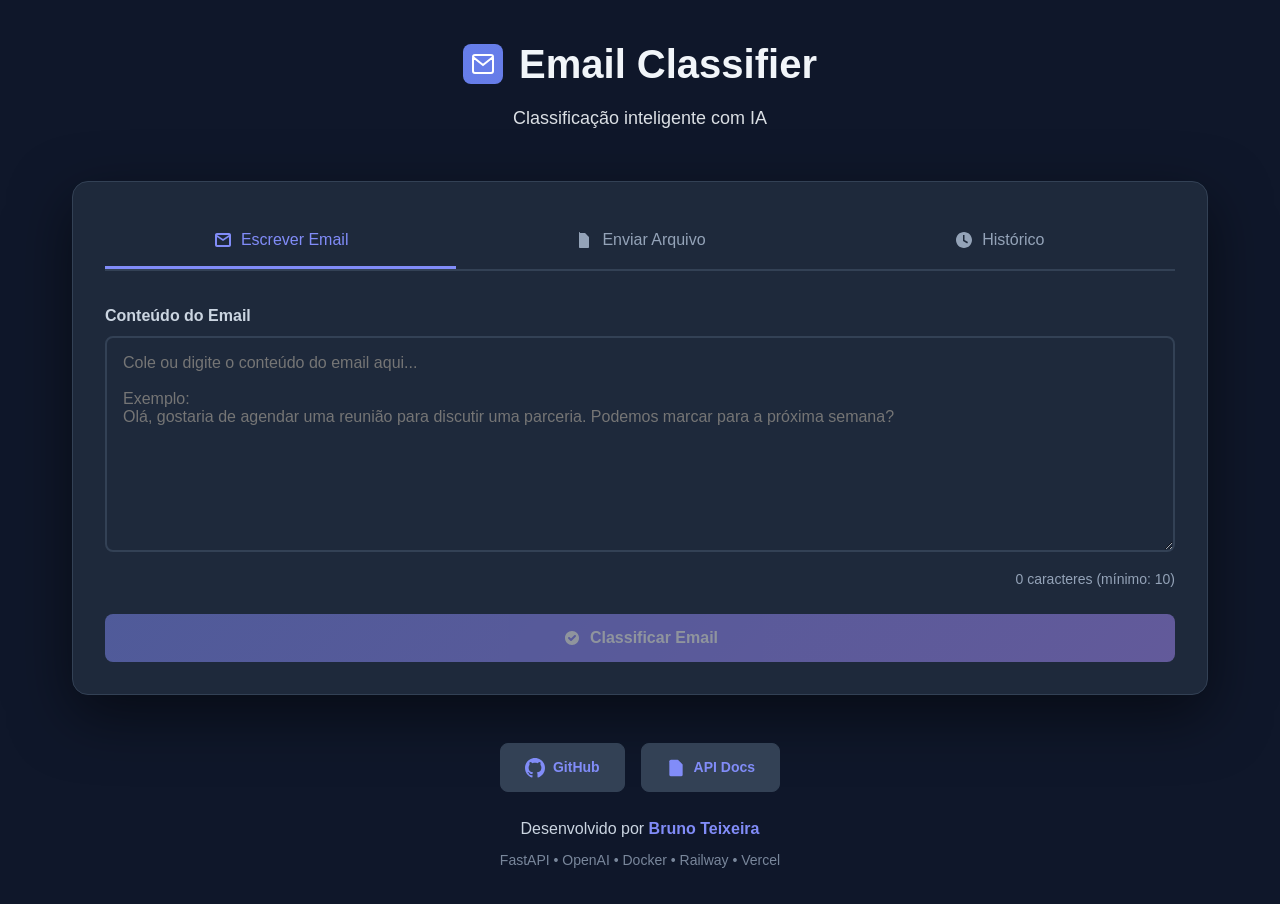
==== frontend/index.html @ 38b4ab17 "fix: apply all high-priority frontend UX improvements - Add disabled attribute to classify button on" ====
<!DOCTYPE html>
<html lang="pt-BR">
<head>
    <meta charset="UTF-8">
    <meta name="viewport" content="width=device-width, initial-scale=1.0">
    <title>Email Classifier - IA para Classificação de Emails</title>
    <link rel="stylesheet" href="css/style.css">
</head>
<body>
    <div class="container">
        <!-- Header -->
        <header class="header">
            <div class="logo">
                <svg width="40" height="40" viewBox="0 0 40 40" fill="none">
                    <rect width="40" height="40" rx="8" fill="url(#gradient)"/>
                    <path d="M10 13L20 21L30 13M10 27V13C10 11.8954 10.8954 11 12 11H28C29.1046 11 30 11.8954 30 13V27C30 28.1046 29.1046 29 28 29H12C10.8954 29 10 28.1046 10 27Z" stroke="white" stroke-width="2" stroke-linecap="round"/>
                    <defs>
                        <linearGradient id="gradient" x1="0" y1="0" x2="40" y2="40">
                            <stop stop-color="#667eea"/>
                            <stop offset="1" stop-color="#764ba2"/>
                        </linearGradient>
                    </defs>
                </svg>
                <h1>Email Classifier</h1>
            </div>
            <p class="subtitle">Classificação inteligente com IA</p>
        </header>

        <!-- Main Content -->
        <main class="main-content">
            <!-- Input Section -->
            <section class="input-section">
                <div class="tabs">
                    <button class="tab active" data-tab="text">
                        <svg width="20" height="20" viewBox="0 0 20 20" fill="currentColor">
                            <path d="M2 5C2 3.89543 2.89543 3 4 3H16C17.1046 3 18 3.89543 18 5V15C18 16.1046 17.1046 17 16 17H4C2.89543 17 2 16.1046 2 15V5ZM4 7V15H16V7L10 11L4 7ZM16 5H4L10 9L16 5Z"/>
                        </svg>
                        Escrever Email
                    </button>
                    <button class="tab" data-tab="file">
                        <svg width="20" height="20" viewBox="0 0 20 20" fill="currentColor">
                            <path d="M6 2C5.44772 2 5 2.44772 5 3V17C5 17.5523 5.44772 18 6 18H14C14.5523 18 15 17.5523 15 17V7.41421C15 7.149 14.8946 6.89464 14.7071 6.70711L11.2929 3.29289C11.1054 3.10536 10.851 3 10.5858 3H6ZM10 4V7H13L10 4Z"/>
                        </svg>
                        Enviar Arquivo
                    </button>
                    <button class="tab" data-tab="history">
                        <svg width="20" height="20" viewBox="0 0 20 20" fill="currentColor">
                            <path d="M10 18C5.58172 18 2 14.4183 2 10C2 5.58172 5.58172 2 10 2C14.4183 2 18 5.58172 18 10C18 14.4183 14.4183 18 10 18ZM9 5V11L13.2 13.4L14 12L10.5 10V5H9Z"/>
                        </svg>
                        Histórico
                    </button>
                </div>

                <!-- Text Input -->
                <div class="tab-content active" id="text-tab">
                    <div class="form-group">
                        <label for="emailText">Conteúdo do Email</label>
                        <textarea 
                            id="emailText" 
                            placeholder="Cole ou digite o conteúdo do email aqui...&#10;&#10;Exemplo:&#10;Olá, gostaria de agendar uma reunião para discutir uma parceria. Podemos marcar para a próxima semana?"
                            rows="10"
                        ></textarea>
                        <div class="char-count">
                            <span id="charCount">0</span> caracteres (mínimo: 10)
                        </div>
                    </div>
                    <button class="btn btn-primary" id="classifyTextBtn" disabled>
                        <svg width="20" height="20" viewBox="0 0 20 20" fill="currentColor">
                            <path d="M10 3C6.13401 3 3 6.13401 3 10C3 13.866 6.13401 17 10 17C13.866 17 17 13.866 17 10C17 6.13401 13.866 3 10 3ZM13.7071 8.70711L9.70711 12.7071C9.31658 13.0976 8.68342 13.0976 8.29289 12.7071L6.29289 10.7071C5.90237 10.3166 5.90237 9.68342 6.29289 9.29289C6.68342 8.90237 7.31658 8.90237 7.70711 9.29289L9 10.5858L12.2929 7.29289C12.6834 6.90237 13.3166 6.90237 13.7071 7.29289C14.0976 7.68342 14.0976 8.31658 13.7071 8.70711Z"/>
                        </svg>
                        Classificar Email
                    </button>
                </div>

                <!-- File Upload -->
                <div class="tab-content" id="file-tab">
                    <div class="upload-area" id="uploadArea">
                        <svg width="48" height="48" viewBox="0 0 48 48" fill="none">
                            <path d="M24 14V34M24 14L18 20M24 14L30 20M14 34H34M8 40H40C41.1046 40 42 39.1046 42 38V10C42 8.89543 41.1046 8 40 8H8C6.89543 8 6 8.89543 6 10V38C6 39.1046 6.89543 40 8 40Z" stroke="currentColor" stroke-width="2" stroke-linecap="round"/>
                        </svg>
                        <p class="upload-text">Arraste um arquivo ou clique para selecionar</p>
                        <p class="upload-hint">Formatos aceitos: .txt, .eml, .pdf (máx. 5MB)</p>
                        <input type="file" id="fileInput" accept=".txt,.eml,.pdf" hidden>
                    </div>
                    <div class="selected-file" id="selectedFile"></div>
                    <button class="btn btn-primary" id="classifyFileBtn" disabled>
                        <svg width="20" height="20" viewBox="0 0 20 20" fill="currentColor">
                            <path d="M10 3C6.13401 3 3 6.13401 3 10C3 13.866 6.13401 17 10 17C13.866 17 17 13.866 17 10C17 6.13401 13.866 3 10 3ZM13.7071 8.70711L9.70711 12.7071C9.31658 13.0976 8.68342 13.0976 8.29289 12.7071L6.29289 10.7071C5.90237 10.3166 5.90237 9.68342 6.29289 9.29289C6.68342 8.90237 7.31658 8.90237 7.70711 9.29289L9 10.5858L12.2929 7.29289C12.6834 6.90237 13.3166 6.90237 13.7071 7.29289C14.0976 7.68342 14.0976 8.31658 13.7071 8.70711Z"/>
                        </svg>
                        Classificar Arquivo
                    </button>
                </div>

                <!-- History Tab -->
                <div class="tab-content" id="history-tab">
                    <div class="history-header">
                        <h3>Histórico de Classificações</h3>
                        <button class="btn-clear-history" id="clearHistoryBtn">
                            <svg width="16" height="16" viewBox="0 0 16 16" fill="currentColor">
                                <path d="M5.5 5.5A.5.5 0 0 1 6 6v6a.5.5 0 0 1-1 0V6a.5.5 0 0 1 .5-.5zm2.5 0a.5.5 0 0 1 .5.5v6a.5.5 0 0 1-1 0V6a.5.5 0 0 1 .5-.5zm3 .5a.5.5 0 0 0-1 0v6a.5.5 0 0 0 1 0V6z"/>
                                <path fill-rule="evenodd" d="M14.5 3a1 1 0 0 1-1 1H13v9a2 2 0 0 1-2 2H5a2 2 0 0 1-2-2V4h-.5a1 1 0 0 1-1-1V2a1 1 0 0 1 1-1H6a1 1 0 0 1 1-1h2a1 1 0 0 1 1 1h3.5a1 1 0 0 1 1 1v1zM4.118 4 4 4.059V13a1 1 0 0 0 1 1h6a1 1 0 0 0 1-1V4.059L11.882 4H4.118zM2.5 3V2h11v1h-11z"/>
                            </svg>
                            Limpar Histórico
                        </button>
                    </div>
                    <div class="history-list" id="historyList">
                        <div class="empty-history">
                            <svg width="64" height="64" viewBox="0 0 64 64" fill="none">
                                <path d="M32 56C45.2548 56 56 45.2548 56 32C56 18.7452 45.2548 8 32 8C18.7452 8 8 18.7452 8 32C8 45.2548 18.7452 56 32 56Z" stroke="currentColor" stroke-width="3" stroke-linecap="round"/>
                                <path d="M30 20V34L40 42" stroke="currentColor" stroke-width="3" stroke-linecap="round"/>
                            </svg>
                            <p>Nenhuma classificação ainda</p>
                            <p class="empty-hint">Classifique emails para ver o histórico aqui</p>
                        </div>
                    </div>
                </div>
            </section>

            <!-- Error Banner -->
            <div class="error-banner" id="errorBanner">
                <span id="errorMessage"></span>
                <button class="error-close" id="errorClose">&times;</button>
            </div>

            <!-- Loading Spinner -->
            <div class="loading" id="loading">
                <div class="spinner"></div>
                <p>Analisando email com IA...</p>
            </div>

            <!-- Result Section -->
            <section class="result-section" id="resultSection">
                <div class="result-card">
                    <div class="result-header">
                        <h2>Resultado da Classificação</h2>
                        <span class="badge" id="classificationBadge"></span>
                    </div>
                    
                    <div class="confidence-bar">
                        <div class="confidence-label">
                            <span>Confiança</span>
                            <span id="confidenceValue">0%</span>
                        </div>
                        <div class="progress-bar">
                            <div class="progress-fill" id="progressFill"></div>
                        </div>
                    </div>

                    <div class="reasoning">
                        <h3>Análise</h3>
                        <p id="reasoningText"></p>
                    </div>

                    <!-- Suggestions -->
                    <div class="suggestions" id="suggestionsContainer"></div>
                </div>
            </section>
        </main>

        <!-- Footer -->
        <footer class="footer">
            <div class="footer-links">
                <a href="https://github.com/Brunotlps/email-classifier" target="_blank" rel="noopener noreferrer" class="footer-btn">
                    <svg width="20" height="20" fill="currentColor" viewBox="0 0 24 24">
                        <path d="M12 0c-6.626 0-12 5.373-12 12 0 5.302 3.438 9.8 8.207 11.387.599.111.793-.261.793-.577v-2.234c-3.338.726-4.033-1.416-4.033-1.416-.546-1.387-1.333-1.756-1.333-1.756-1.089-.745.083-.729.083-.729 1.205.084 1.839 1.237 1.839 1.237 1.07 1.834 2.807 1.304 3.492.997.107-.775.418-1.305.762-1.604-2.665-.305-5.467-1.334-5.467-5.931 0-1.311.469-2.381 1.236-3.221-.124-.303-.535-1.524.117-3.176 0 0 1.008-.322 3.301 1.23.957-.266 1.983-.399 3.003-.404 1.02.005 2.047.138 3.006.404 2.291-1.552 3.297-1.23 3.297-1.23.653 1.653.242 2.874.118 3.176.77.84 1.235 1.911 1.235 3.221 0 4.609-2.807 5.624-5.479 5.921.43.372.823 1.102.823 2.222v3.293c0 .319.192.694.801.576 4.765-1.589 8.199-6.086 8.199-11.386 0-6.627-5.373-12-12-12z"/>
                    </svg>
                    GitHub
                </a>
                
                <a href="https://email-classifier-production-947c.up.railway.app/docs" target="_blank" rel="noopener noreferrer" class="footer-btn">
                    <svg width="20" height="20" fill="currentColor" viewBox="0 0 24 24">
                        <path d="M14 2H6a2 2 0 0 0-2 2v16a2 2 0 0 0 2 2h12a2 2 0 0 0 2-2V8l-6-6z"/>
                        <path d="M14 2v6h6M16 13H8M16 17H8M10 9H8"/>
                    </svg>
                    API Docs
                </a>
            </div>
            
            <p>Desenvolvido por <a href="https://github.com/Brunotlps" target="_blank" rel="noopener noreferrer">Bruno Teixeira</a></p>
            <p class="tech-stack">FastAPI • OpenAI • Docker • Railway • Vercel</p>
        </footer>
    </div>

    <script src="js/app.js"></script>
</body>
</html>
---- frontend/css/style.css ----
/* Reset e variáveis */
* {
    margin: 0;
    padding: 0;
    box-sizing: border-box;
}

:root {
    /* Dark Theme Colors */
    --primary: #818cf8;
    --primary-dark: #6366f1;
    --secondary: #a78bfa;
    --success: #34d399;
    --danger: #f87171;
    --warning: #fbbf24;
    
    /* Dark Background Colors */
    --bg-primary: #0f172a;
    --bg-secondary: #1e293b;
    --bg-tertiary: #334155;
    --bg-card: #1e293b;
    
    /* Dark Text Colors */
    --text-primary: #f1f5f9;
    --text-secondary: #cbd5e1;
    --text-muted: #94a3b8;
    
    /* Border Colors */
    --border-color: #334155;
    --border-hover: #475569;
}

body {
    font-family: -apple-system, BlinkMacSystemFont, 'Segoe UI', Roboto, 'Helvetica Neue', Arial, sans-serif;
    background: var(--bg-primary);
    min-height: 100vh;
    color: var(--text-primary);
    line-height: 1.6;
}

.container {
    max-width: 1200px;
    margin: 0 auto;
    padding: 2rem;
}

/* Header */
.header {
    text-align: center;
    margin-bottom: 3rem;
    color: var(--text-primary);
}

.logo {
    display: flex;
    align-items: center;
    justify-content: center;
    gap: 1rem;
    margin-bottom: 0.5rem;
}

.logo h1 {
    font-size: 2.5rem;
    font-weight: 700;
}

.subtitle {
    font-size: 1.125rem;
    opacity: 0.9;
}

/* Main Content */
.main-content {
    background: var(--bg-card);
    border: 1px solid var(--border-color);
    border-radius: 1rem;
    box-shadow: 0 20px 60px rgba(0, 0, 0, 0.5);
    padding: 2rem;
    animation: fadeIn 0.5s ease;
}

@keyframes fadeIn {
    from { opacity: 0; transform: translateY(20px); }
    to { opacity: 1; transform: translateY(0); }
}

/* Tabs */
.tabs {
    display: flex;
    gap: 0.5rem;
    margin-bottom: 2rem;
    border-bottom: 2px solid var(--border-color);
}

.tab {
    flex: 1;
    display: flex;
    align-items: center;
    justify-content: center;
    gap: 0.5rem;
    padding: 1rem;
    background: none;
    border: none;
    border-bottom: 3px solid transparent;
    cursor: pointer;
    font-size: 1rem;
    font-weight: 500;
    color: var(--text-muted);
    transition: all 0.3s;
}

.tab:hover {
    color: var(--primary);
    background: var(--bg-tertiary);
}

.tab.active {
    color: var(--primary);
    border-bottom-color: var(--primary);
}

.tab-content {
    display: none;
}

.tab-content.active {
    display: block;
    animation: fadeIn 0.3s ease;
}

/* Form Elements */
.form-group {
    margin-bottom: 1.5rem;
}

label {
    display: block;
    font-weight: 600;
    margin-bottom: 0.5rem;
    color: var(--text-secondary);
}

textarea {
    width: 100%;
    padding: 1rem;
    border: 2px solid var(--border-color);
    border-radius: 0.5rem;
    font-family: inherit;
    font-size: 1rem;
    resize: vertical;
    transition: border-color 0.3s;
    background: var(--bg-secondary);
    color: var(--text-primary);
}

textarea:focus {
    outline: none;
    border-color: var(--primary);
}

.char-count {
    text-align: right;
    font-size: 0.875rem;
    color: var(--text-muted);
    margin-top: 0.5rem;
}

/* Upload Area */
.upload-area {
    border: 3px dashed var(--border-color);
    border-radius: 0.75rem;
    padding: 3rem 2rem;
    text-align: center;
    cursor: pointer;
    transition: all 0.3s;
    background: var(--bg-secondary);
}

.upload-area:hover {
    border-color: var(--primary);
    background: var(--bg-tertiary);
}

.upload-area svg {
    color: var(--text-muted);
    margin-bottom: 1rem;
}

.upload-text {
    font-size: 1.125rem;
    font-weight: 600;
    color: var(--text-secondary);
    margin-bottom: 0.5rem;
}

.upload-hint {
    font-size: 0.875rem;
    color: var(--text-muted);
}

.selected-file {
    margin: 1rem 0;
    padding: 1rem;
    background: var(--bg-tertiary);
    border-radius: 0.5rem;
    display: none;
}

.selected-file.show {
    display: block;
}

/* Buttons */
.btn {
    display: inline-flex;
    align-items: center;
    justify-content: center;
    gap: 0.5rem;
    padding: 0.875rem 2rem;
    border: none;
    border-radius: 0.5rem;
    font-size: 1rem;
    font-weight: 600;
    cursor: pointer;
    transition: all 0.3s;
    width: 100%;
}

.btn-primary {
    background: linear-gradient(135deg, var(--primary) 0%, var(--secondary) 100%);
    color: white;
}

.btn-primary:hover:not(:disabled) {
    transform: translateY(-2px);
    box-shadow: 0 10px 20px rgba(102, 126, 234, 0.3);
}

.btn:disabled {
    opacity: 0.5;
    cursor: not-allowed;
}

/* Error Banner */
.error-banner {
    display: none;
    align-items: center;
    justify-content: space-between;
    gap: 1rem;
    margin-top: 1.5rem;
    padding: 1rem 1.25rem;
    background: rgba(248, 113, 113, 0.1);
    border: 1px solid var(--danger);
    border-radius: 0.5rem;
    color: var(--danger);
    font-size: 0.9375rem;
}

.error-banner.show {
    display: flex;
    animation: fadeIn 0.2s ease;
}

.error-close {
    flex-shrink: 0;
    background: none;
    border: none;
    color: var(--danger);
    font-size: 1.25rem;
    line-height: 1;
    cursor: pointer;
    padding: 0 0.25rem;
    opacity: 0.7;
    transition: opacity 0.2s;
}

.error-close:hover {
    opacity: 1;
}

/* Loading */
.loading {
    display: none;
    text-align: center;
    padding: 3rem 0;
}

.loading.show {
    display: block;
    animation: fadeIn 0.3s ease;
}

.spinner {
    width: 50px;
    height: 50px;
    margin: 0 auto 1rem;
    border: 4px solid var(--border-color);
    border-top-color: var(--primary);
    border-radius: 50%;
    animation: spin 1s linear infinite;
}

@keyframes spin {
    to { transform: rotate(360deg); }
}

/* Result Section */
.result-section {
    display: none;
    margin-top: 2rem;
}

.result-section.show {
    display: block;
    animation: fadeIn 0.5s ease;
}

.result-card {
    background: var(--bg-secondary);
    border: 1px solid var(--border-color);
    border-radius: 0.75rem;
    padding: 2rem;
}

.result-header {
    display: flex;
    justify-content: space-between;
    align-items: center;
    margin-bottom: 2rem;
}

.result-header h2 {
    font-size: 1.5rem;
    color: var(--text-primary);
}

.badge {
    padding: 0.5rem 1rem;
    border-radius: 2rem;
    font-size: 0.875rem;
    font-weight: 700;
    text-transform: uppercase;
}

.badge.produtivo {
    background: var(--success);
    color: white;
}

.badge.improdutivo {
    background: var(--danger);
    color: white;
}

/* Confidence Bar */
.confidence-bar {
    margin-bottom: 2rem;
}

.confidence-label {
    display: flex;
    justify-content: space-between;
    margin-bottom: 0.5rem;
    font-weight: 600;
    color: var(--text-secondary);
}

.progress-bar {
    height: 1rem;
    background: var(--bg-tertiary);
    border-radius: 0.5rem;
    overflow: hidden;
}

.progress-fill {
    height: 100%;
    background: linear-gradient(90deg, var(--primary), var(--secondary));
    transition: width 1s ease;
    border-radius: 0.5rem;
}

/* Reasoning */
.reasoning {
    background: var(--bg-tertiary);
    padding: 1.5rem;
    border-radius: 0.5rem;
    margin-bottom: 1.5rem;
    border: 1px solid var(--border-color);
}

.reasoning h3 {
    color: var(--text-secondary);
    margin-bottom: 0.75rem;
}

.reasoning p {
    color: var(--text-muted);
}

/* Suggestions */
.suggestions h3 {
    color: var(--text-secondary);
    margin-bottom: 1rem;
}

.suggestion-card {
    background: var(--bg-tertiary);
    padding: 1.5rem;
    border-radius: 0.5rem;
    margin-bottom: 1rem;
    border: 1px solid var(--border-color);
    border-left: 4px solid var(--primary);
}

.suggestion-header {
    display: flex;
    justify-content: space-between;
    align-items: center;
    margin-bottom: 0.75rem;
}

.suggestion-title {
    font-weight: 600;
    color: var(--text-primary);
}

.suggestion-tone {
    padding: 0.25rem 0.75rem;
    background: var(--primary);
    color: var(--bg-primary);
    border-radius: 1rem;
    font-size: 0.75rem;
    font-weight: 600;
}

.suggestion-content {
    color: var(--text-muted);
    line-height: 1.6;
}

/* Footer */
.footer {
    text-align: center;
    margin-top: 3rem;
    color: var(--text-secondary);
}

.footer a {
    color: var(--primary);
    text-decoration: none;
    font-weight: 600;
    transition: color 0.3s;
}

.footer a:hover {
    color: var(--secondary);
    text-decoration: underline;
}

.tech-stack {
    margin-top: 0.5rem;
    opacity: 0.8;
    font-size: 0.875rem;
    color: var(--text-muted);
}

/* Responsive */
@media (max-width: 768px) {
    .container {
        padding: 1rem;
    }

    .logo h1 {
        font-size: 2rem;
    }

    .main-content {
        padding: 1.5rem;
    }

    .tabs {
        flex-direction: column;
    }

    .result-header {
        flex-direction: column;
        gap: 1rem;
        align-items: flex-start;
    }
}

/* Footer Links */
.footer-links {
    display: flex;
    gap: 1rem;
    justify-content: center;
    margin-bottom: 1.5rem;
}

.footer-btn {
    display: inline-flex;
    align-items: center;
    gap: 0.5rem;
    padding: 0.75rem 1.5rem;
    background: var(--bg-tertiary);
    border: 1px solid var(--border-color);
    border-radius: 0.5rem;
    color: var(--text-primary);
    text-decoration: none;
    font-weight: 500;
    font-size: 0.875rem;
    transition: all 0.3s;
}

.footer-btn:hover {
    background: var(--bg-secondary);
    border-color: var(--primary);
    color: var(--primary);
    transform: translateY(-2px);
}

.footer-btn svg {
    transition: transform 0.3s;
}

.footer-btn:hover svg {
    transform: scale(1.1);
}

/* History Tab */
.history-header {
    display: flex;
    justify-content: space-between;
    align-items: center;
    margin-bottom: 1.5rem;
}

.history-header h3 {
    color: var(--text-primary);
    font-size: 1.25rem;
}

.btn-clear-history {
    display: flex;
    align-items: center;
    gap: 0.5rem;
    padding: 0.5rem 1rem;
    background: transparent;
    border: 1px solid var(--danger);
    border-radius: 0.5rem;
    color: var(--danger);
    font-size: 0.875rem;
    font-weight: 500;
    cursor: pointer;
    transition: all 0.3s;
}

.btn-clear-history:hover {
    background: var(--danger);
    color: var(--bg-primary);
}

.history-list {
    display: flex;
    flex-direction: column;
    gap: 1rem;
    max-height: 600px;
    overflow-y: auto;
}

.empty-history {
    text-align: center;
    padding: 3rem 1rem;
    color: var(--text-muted);
}

.empty-history svg {
    margin-bottom: 1rem;
    opacity: 0.5;
}

.empty-history p {
    margin-bottom: 0.5rem;
}

.empty-hint {
    font-size: 0.875rem;
    opacity: 0.7;
}

.history-item {
    background: var(--bg-tertiary);
    border: 1px solid var(--border-color);
    border-radius: 0.75rem;
    padding: 1.5rem;
    transition: all 0.3s;
}

.history-item:hover {
    border-color: var(--primary);
    transform: translateY(-2px);
}

.history-item-header {
    display: flex;
    justify-content: space-between;
    align-items: center;
    margin-bottom: 1rem;
}

.history-item-date {
    font-size: 0.875rem;
    color: var(--text-muted);
}

.history-item-preview {
    color: var(--text-secondary);
    margin-bottom: 1rem;
    display: -webkit-box;
    -webkit-line-clamp: 2;
    -webkit-box-orient: vertical;
    overflow: hidden;
    line-height: 1.5;
}

.history-item-footer {
    display: flex;
    gap: 0.5rem;
    align-items: center;
}

.history-confidence {
    font-size: 0.875rem;
    color: var(--text-muted);
}

/* Responsividade */
@media (max-width: 640px) {
    .footer-links {
        flex-direction: column;
        width: 100%;
        max-width: 200px;
        margin: 0 auto 1.5rem;
    }
    
    .footer-btn {
        width: 100%;
        justify-content: center;
    }
    
    .history-header {
        flex-direction: column;
        gap: 1rem;
        align-items: stretch;
    }
    
    .btn-clear-history {
        justify-content: center;
    }
}
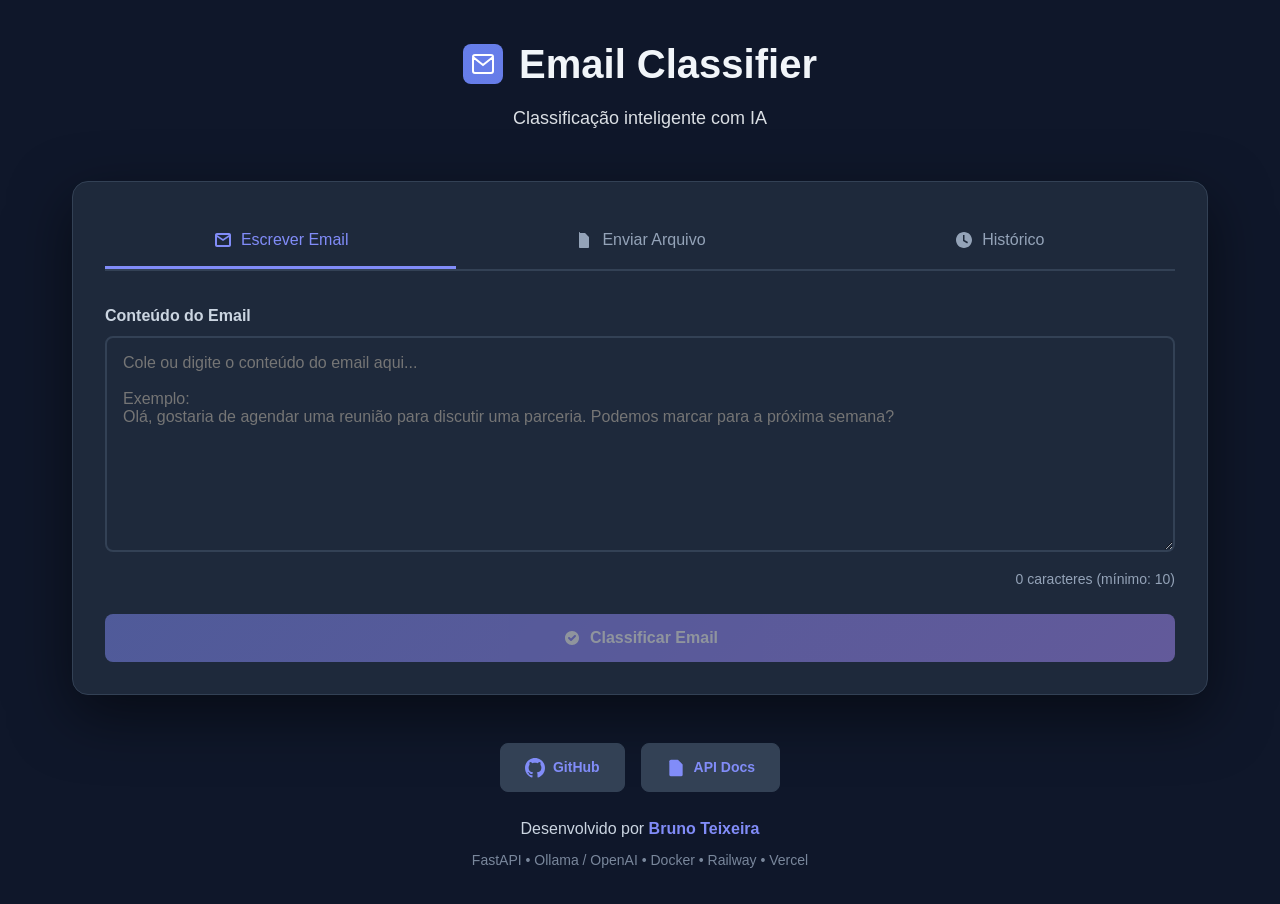
==== commit f7a31e8a: "feat: apply low-priority frontend accessibility improvements - Add ARIA roles to tab navigation: rol" ====
--- a/frontend/index.html
+++ b/frontend/index.html
@@ -11,7 +11,7 @@
         <!-- Header -->
         <header class="header">
             <div class="logo">
-                <svg width="40" height="40" viewBox="0 0 40 40" fill="none">
+                <svg width="40" height="40" viewBox="0 0 40 40" fill="none" aria-hidden="true">
                     <rect width="40" height="40" rx="8" fill="url(#gradient)"/>
                     <path d="M10 13L20 21L30 13M10 27V13C10 11.8954 10.8954 11 12 11H28C29.1046 11 30 11.8954 30 13V27C30 28.1046 29.1046 29 28 29H12C10.8954 29 10 28.1046 10 27Z" stroke="white" stroke-width="2" stroke-linecap="round"/>
                     <defs>
@@ -30,21 +30,21 @@
         <main class="main-content">
             <!-- Input Section -->
             <section class="input-section">
-                <div class="tabs">
-                    <button class="tab active" data-tab="text">
-                        <svg width="20" height="20" viewBox="0 0 20 20" fill="currentColor">
+                <div class="tabs" role="tablist">
+                    <button class="tab active" data-tab="text" id="tab-text" role="tab" aria-selected="true" aria-controls="text-tab">
+                        <svg width="20" height="20" viewBox="0 0 20 20" fill="currentColor" aria-hidden="true">
                             <path d="M2 5C2 3.89543 2.89543 3 4 3H16C17.1046 3 18 3.89543 18 5V15C18 16.1046 17.1046 17 16 17H4C2.89543 17 2 16.1046 2 15V5ZM4 7V15H16V7L10 11L4 7ZM16 5H4L10 9L16 5Z"/>
                         </svg>
                         Escrever Email
                     </button>
-                    <button class="tab" data-tab="file">
-                        <svg width="20" height="20" viewBox="0 0 20 20" fill="currentColor">
+                    <button class="tab" data-tab="file" id="tab-file" role="tab" aria-selected="false" aria-controls="file-tab">
+                        <svg width="20" height="20" viewBox="0 0 20 20" fill="currentColor" aria-hidden="true">
                             <path d="M6 2C5.44772 2 5 2.44772 5 3V17C5 17.5523 5.44772 18 6 18H14C14.5523 18 15 17.5523 15 17V7.41421C15 7.149 14.8946 6.89464 14.7071 6.70711L11.2929 3.29289C11.1054 3.10536 10.851 3 10.5858 3H6ZM10 4V7H13L10 4Z"/>
                         </svg>
                         Enviar Arquivo
                     </button>
-                    <button class="tab" data-tab="history">
-                        <svg width="20" height="20" viewBox="0 0 20 20" fill="currentColor">
+                    <button class="tab" data-tab="history" id="tab-history" role="tab" aria-selected="false" aria-controls="history-tab">
+                        <svg width="20" height="20" viewBox="0 0 20 20" fill="currentColor" aria-hidden="true">
                             <path d="M10 18C5.58172 18 2 14.4183 2 10C2 5.58172 5.58172 2 10 2C14.4183 2 18 5.58172 18 10C18 14.4183 14.4183 18 10 18ZM9 5V11L13.2 13.4L14 12L10.5 10V5H9Z"/>
                         </svg>
                         Histórico
@@ -52,11 +52,11 @@
                 </div>
 
                 <!-- Text Input -->
-                <div class="tab-content active" id="text-tab">
+                <div class="tab-content active" id="text-tab" role="tabpanel" aria-labelledby="tab-text">
                     <div class="form-group">
                         <label for="emailText">Conteúdo do Email</label>
-                        <textarea 
-                            id="emailText" 
+                        <textarea
+                            id="emailText"
                             placeholder="Cole ou digite o conteúdo do email aqui...&#10;&#10;Exemplo:&#10;Olá, gostaria de agendar uma reunião para discutir uma parceria. Podemos marcar para a próxima semana?"
                             rows="10"
                         ></textarea>
@@ -65,7 +65,7 @@
                         </div>
                     </div>
                     <button class="btn btn-primary" id="classifyTextBtn" disabled>
-                        <svg width="20" height="20" viewBox="0 0 20 20" fill="currentColor">
+                        <svg width="20" height="20" viewBox="0 0 20 20" fill="currentColor" aria-hidden="true">
                             <path d="M10 3C6.13401 3 3 6.13401 3 10C3 13.866 6.13401 17 10 17C13.866 17 17 13.866 17 10C17 6.13401 13.866 3 10 3ZM13.7071 8.70711L9.70711 12.7071C9.31658 13.0976 8.68342 13.0976 8.29289 12.7071L6.29289 10.7071C5.90237 10.3166 5.90237 9.68342 6.29289 9.29289C6.68342 8.90237 7.31658 8.90237 7.70711 9.29289L9 10.5858L12.2929 7.29289C12.6834 6.90237 13.3166 6.90237 13.7071 7.29289C14.0976 7.68342 14.0976 8.31658 13.7071 8.70711Z"/>
                         </svg>
                         Classificar Email
@@ -73,9 +73,9 @@
                 </div>
 
                 <!-- File Upload -->
-                <div class="tab-content" id="file-tab">
-                    <div class="upload-area" id="uploadArea">
-                        <svg width="48" height="48" viewBox="0 0 48 48" fill="none">
+                <div class="tab-content" id="file-tab" role="tabpanel" aria-labelledby="tab-file">
+                    <div class="upload-area" id="uploadArea" tabindex="0" role="button" aria-label="Área de upload. Pressione Enter ou Espaço para selecionar um arquivo">
+                        <svg width="48" height="48" viewBox="0 0 48 48" fill="none" aria-hidden="true">
                             <path d="M24 14V34M24 14L18 20M24 14L30 20M14 34H34M8 40H40C41.1046 40 42 39.1046 42 38V10C42 8.89543 41.1046 8 40 8H8C6.89543 8 6 8.89543 6 10V38C6 39.1046 6.89543 40 8 40Z" stroke="currentColor" stroke-width="2" stroke-linecap="round"/>
                         </svg>
                         <p class="upload-text">Arraste um arquivo ou clique para selecionar</p>
@@ -84,7 +84,7 @@
                     </div>
                     <div class="selected-file" id="selectedFile"></div>
                     <button class="btn btn-primary" id="classifyFileBtn" disabled>
-                        <svg width="20" height="20" viewBox="0 0 20 20" fill="currentColor">
+                        <svg width="20" height="20" viewBox="0 0 20 20" fill="currentColor" aria-hidden="true">
                             <path d="M10 3C6.13401 3 3 6.13401 3 10C3 13.866 6.13401 17 10 17C13.866 17 17 13.866 17 10C17 6.13401 13.866 3 10 3ZM13.7071 8.70711L9.70711 12.7071C9.31658 13.0976 8.68342 13.0976 8.29289 12.7071L6.29289 10.7071C5.90237 10.3166 5.90237 9.68342 6.29289 9.29289C6.68342 8.90237 7.31658 8.90237 7.70711 9.29289L9 10.5858L12.2929 7.29289C12.6834 6.90237 13.3166 6.90237 13.7071 7.29289C14.0976 7.68342 14.0976 8.31658 13.7071 8.70711Z"/>
                         </svg>
                         Classificar Arquivo
@@ -92,11 +92,11 @@
                 </div>
 
                 <!-- History Tab -->
-                <div class="tab-content" id="history-tab">
+                <div class="tab-content" id="history-tab" role="tabpanel" aria-labelledby="tab-history">
                     <div class="history-header">
                         <h3>Histórico de Classificações</h3>
                         <button class="btn-clear-history" id="clearHistoryBtn">
-                            <svg width="16" height="16" viewBox="0 0 16 16" fill="currentColor">
+                            <svg width="16" height="16" viewBox="0 0 16 16" fill="currentColor" aria-hidden="true">
                                 <path d="M5.5 5.5A.5.5 0 0 1 6 6v6a.5.5 0 0 1-1 0V6a.5.5 0 0 1 .5-.5zm2.5 0a.5.5 0 0 1 .5.5v6a.5.5 0 0 1-1 0V6a.5.5 0 0 1 .5-.5zm3 .5a.5.5 0 0 0-1 0v6a.5.5 0 0 0 1 0V6z"/>
                                 <path fill-rule="evenodd" d="M14.5 3a1 1 0 0 1-1 1H13v9a2 2 0 0 1-2 2H5a2 2 0 0 1-2-2V4h-.5a1 1 0 0 1-1-1V2a1 1 0 0 1 1-1H6a1 1 0 0 1 1-1h2a1 1 0 0 1 1 1h3.5a1 1 0 0 1 1 1v1zM4.118 4 4 4.059V13a1 1 0 0 0 1 1h6a1 1 0 0 0 1-1V4.059L11.882 4H4.118zM2.5 3V2h11v1h-11z"/>
                             </svg>
@@ -105,7 +105,7 @@
                     </div>
                     <div class="history-list" id="historyList">
                         <div class="empty-history">
-                            <svg width="64" height="64" viewBox="0 0 64 64" fill="none">
+                            <svg width="64" height="64" viewBox="0 0 64 64" fill="none" aria-hidden="true">
                                 <path d="M32 56C45.2548 56 56 45.2548 56 32C56 18.7452 45.2548 8 32 8C18.7452 8 8 18.7452 8 32C8 45.2548 18.7452 56 32 56Z" stroke="currentColor" stroke-width="3" stroke-linecap="round"/>
                                 <path d="M30 20V34L40 42" stroke="currentColor" stroke-width="3" stroke-linecap="round"/>
                             </svg>
@@ -161,14 +161,14 @@
         <footer class="footer">
             <div class="footer-links">
                 <a href="https://github.com/Brunotlps/email-classifier" target="_blank" rel="noopener noreferrer" class="footer-btn">
-                    <svg width="20" height="20" fill="currentColor" viewBox="0 0 24 24">
+                    <svg width="20" height="20" fill="currentColor" viewBox="0 0 24 24" aria-hidden="true">
                         <path d="M12 0c-6.626 0-12 5.373-12 12 0 5.302 3.438 9.8 8.207 11.387.599.111.793-.261.793-.577v-2.234c-3.338.726-4.033-1.416-4.033-1.416-.546-1.387-1.333-1.756-1.333-1.756-1.089-.745.083-.729.083-.729 1.205.084 1.839 1.237 1.839 1.237 1.07 1.834 2.807 1.304 3.492.997.107-.775.418-1.305.762-1.604-2.665-.305-5.467-1.334-5.467-5.931 0-1.311.469-2.381 1.236-3.221-.124-.303-.535-1.524.117-3.176 0 0 1.008-.322 3.301 1.23.957-.266 1.983-.399 3.003-.404 1.02.005 2.047.138 3.006.404 2.291-1.552 3.297-1.23 3.297-1.23.653 1.653.242 2.874.118 3.176.77.84 1.235 1.911 1.235 3.221 0 4.609-2.807 5.624-5.479 5.921.43.372.823 1.102.823 2.222v3.293c0 .319.192.694.801.576 4.765-1.589 8.199-6.086 8.199-11.386 0-6.627-5.373-12-12-12z"/>
                     </svg>
                     GitHub
                 </a>
-                
+
                 <a href="https://email-classifier-production-947c.up.railway.app/docs" target="_blank" rel="noopener noreferrer" class="footer-btn">
-                    <svg width="20" height="20" fill="currentColor" viewBox="0 0 24 24">
+                    <svg width="20" height="20" fill="currentColor" viewBox="0 0 24 24" aria-hidden="true">
                         <path d="M14 2H6a2 2 0 0 0-2 2v16a2 2 0 0 0 2 2h12a2 2 0 0 0 2-2V8l-6-6z"/>
                         <path d="M14 2v6h6M16 13H8M16 17H8M10 9H8"/>
                     </svg>
@@ -177,7 +177,7 @@
             </div>
             
             <p>Desenvolvido por <a href="https://github.com/Brunotlps" target="_blank" rel="noopener noreferrer">Bruno Teixeira</a></p>
-            <p class="tech-stack">FastAPI • OpenAI • Docker • Railway • Vercel</p>
+            <p class="tech-stack">FastAPI • Ollama / OpenAI • Docker • Railway • Vercel</p>
         </footer>
     </div>
 
--- a/frontend/css/style.css
+++ b/frontend/css/style.css
@@ -375,8 +375,20 @@
 .progress-fill {
     height: 100%;
     background: linear-gradient(90deg, var(--primary), var(--secondary));
-    transition: width 1s ease;
-    border-radius: 0.5rem;
+    transition: width 1s ease, background 0.5s ease;
+    border-radius: 0.5rem;
+}
+
+.progress-fill.confidence-high {
+    background: linear-gradient(90deg, var(--success), #6ee7b7);
+}
+
+.progress-fill.confidence-medium {
+    background: linear-gradient(90deg, var(--warning), #fde68a);
+}
+
+.progress-fill.confidence-low {
+    background: linear-gradient(90deg, var(--danger), #fca5a5);
 }
 
 /* Reasoning */
@@ -422,6 +434,12 @@
 .suggestion-title {
     font-weight: 600;
     color: var(--text-primary);
+}
+
+.suggestion-actions {
+    display: flex;
+    align-items: center;
+    gap: 0.5rem;
 }
 
 .suggestion-tone {
@@ -431,6 +449,35 @@
     border-radius: 1rem;
     font-size: 0.75rem;
     font-weight: 600;
+}
+
+.btn-copy {
+    display: flex;
+    align-items: center;
+    justify-content: center;
+    padding: 0.3rem;
+    background: none;
+    border: 1px solid var(--border-color);
+    border-radius: 0.375rem;
+    color: var(--text-muted);
+    cursor: pointer;
+    transition: all 0.2s;
+}
+
+.btn-copy:hover {
+    border-color: var(--primary);
+    color: var(--primary);
+}
+
+.btn-copy.copied {
+    border-color: var(--success);
+    color: var(--success);
+}
+
+.suggestions-empty {
+    color: var(--text-muted);
+    font-size: 0.9375rem;
+    padding: 0.75rem 0;
 }
 
 .suggestion-content {
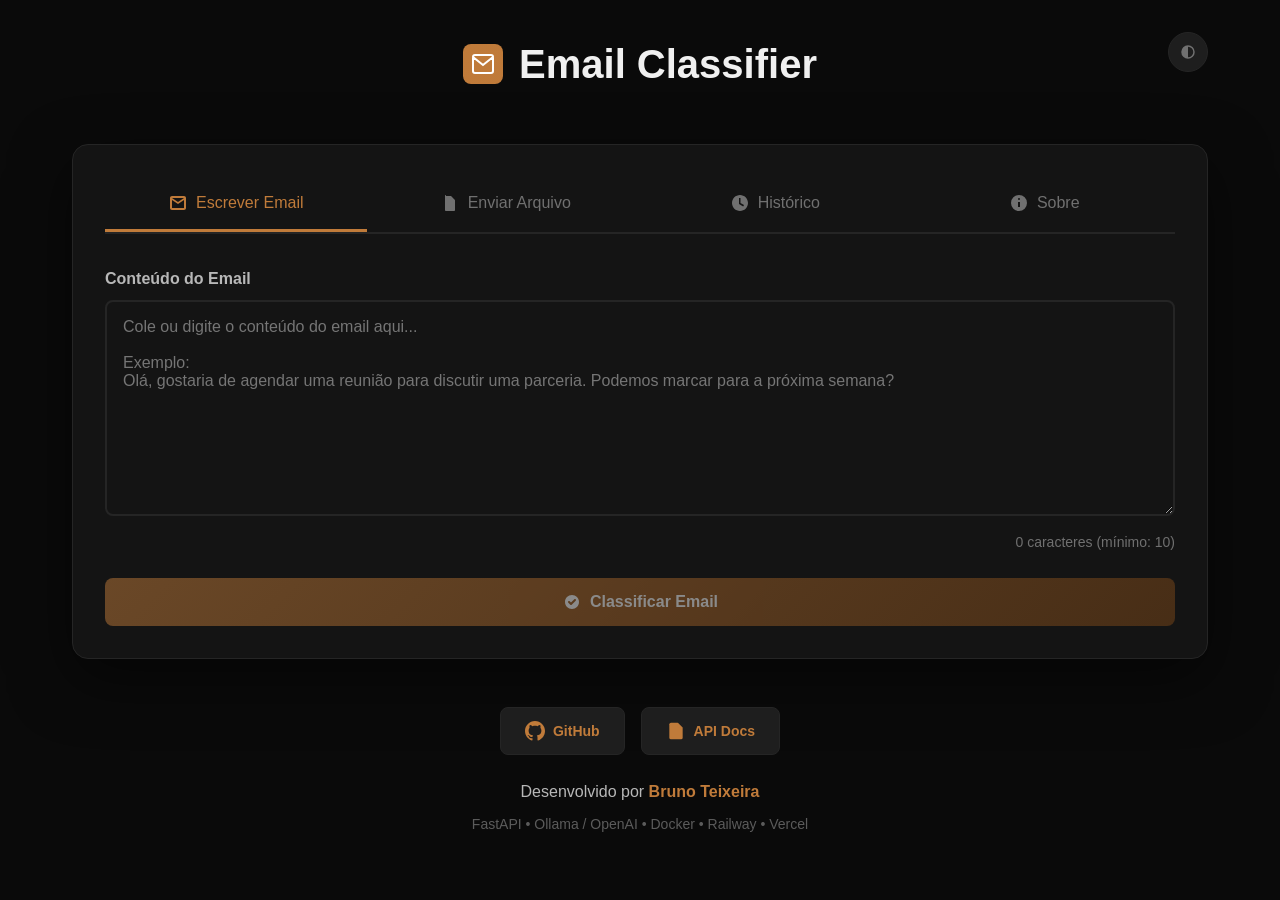
==== commit 105e20fe: "feat: redesign frontend theme and add light/dark mode toggle Replace the blue/violet dark theme with" ====
--- a/frontend/index.html
+++ b/frontend/index.html
@@ -10,20 +10,24 @@
     <div class="container">
         <!-- Header -->
         <header class="header">
+            <button class="theme-toggle" id="themeToggle" aria-label="Alternar tema claro/escuro">
+                <svg id="themeIcon" width="18" height="18" viewBox="0 0 24 24" fill="currentColor" aria-hidden="true">
+                    <path d="M12 3a9 9 0 1 0 0 18A9 9 0 0 0 12 3zm0 2a7 7 0 0 1 0 14V5z"/>
+                </svg>
+            </button>
             <div class="logo">
                 <svg width="40" height="40" viewBox="0 0 40 40" fill="none" aria-hidden="true">
                     <rect width="40" height="40" rx="8" fill="url(#gradient)"/>
                     <path d="M10 13L20 21L30 13M10 27V13C10 11.8954 10.8954 11 12 11H28C29.1046 11 30 11.8954 30 13V27C30 28.1046 29.1046 29 28 29H12C10.8954 29 10 28.1046 10 27Z" stroke="white" stroke-width="2" stroke-linecap="round"/>
                     <defs>
                         <linearGradient id="gradient" x1="0" y1="0" x2="40" y2="40">
-                            <stop stop-color="#667eea"/>
-                            <stop offset="1" stop-color="#764ba2"/>
+                            <stop stop-color="#c07b3a"/>
+                            <stop offset="1" stop-color="#a8642e"/>
                         </linearGradient>
                     </defs>
                 </svg>
                 <h1>Email Classifier</h1>
             </div>
-            <p class="subtitle">Classificação inteligente com IA</p>
         </header>
 
         <!-- Main Content -->
@@ -48,6 +52,12 @@
                             <path d="M10 18C5.58172 18 2 14.4183 2 10C2 5.58172 5.58172 2 10 2C14.4183 2 18 5.58172 18 10C18 14.4183 14.4183 18 10 18ZM9 5V11L13.2 13.4L14 12L10.5 10V5H9Z"/>
                         </svg>
                         Histórico
+                    </button>
+                    <button class="tab" data-tab="about" id="tab-about" role="tab" aria-selected="false" aria-controls="about-tab">
+                        <svg width="20" height="20" viewBox="0 0 20 20" fill="currentColor" aria-hidden="true">
+                            <path d="M10 2a8 8 0 1 0 0 16A8 8 0 0 0 10 2zm0 3a1 1 0 1 1 0 2 1 1 0 0 1 0-2zm-1 4h2v5H9V9z"/>
+                        </svg>
+                        Sobre
                     </button>
                 </div>
 
@@ -113,6 +123,161 @@
                             <p class="empty-hint">Classifique emails para ver o histórico aqui</p>
                         </div>
                     </div>
+                </div>
+
+                <!-- About Tab -->
+                <div class="tab-content" id="about-tab" role="tabpanel" aria-labelledby="tab-about">
+
+                    <!-- Hero -->
+                    <div class="about-section about-hero">
+                        <svg width="48" height="48" viewBox="0 0 40 40" fill="none" aria-hidden="true" class="about-hero-logo">
+                            <rect width="40" height="40" rx="8" fill="url(#gradient-about)"/>
+                            <path d="M10 13L20 21L30 13M10 27V13C10 11.8954 10.8954 11 12 11H28C29.1046 11 30 11.8954 30 13V27C30 28.1046 29.1046 29 28 29H12C10.8954 29 10 28.1046 10 27Z" stroke="white" stroke-width="2" stroke-linecap="round"/>
+                            <defs>
+                                <linearGradient id="gradient-about" x1="0" y1="0" x2="40" y2="40">
+                                    <stop stop-color="#c07b3a"/>
+                                    <stop offset="1" stop-color="#a8642e"/>
+                                </linearGradient>
+                            </defs>
+                        </svg>
+                        <h2 class="about-hero-title">Email Classifier</h2>
+                        <p class="about-hero-description">
+                            Envie um email por texto ou arquivo e receba em segundos uma classificação
+                            (<strong>produtivo</strong> ou <strong>improdutivo</strong>), uma pontuação de confiança
+                            com justificativa detalhada, e sugestões de resposta geradas por IA —
+                            tudo sem sair do navegador.
+                        </p>
+                    </div>
+
+                    <!-- Como funciona -->
+                    <div class="about-section">
+                        <h3 class="about-section-title">Como funciona</h3>
+                        <div class="about-steps">
+                            <div class="about-step">
+                                <div class="about-step-number">1</div>
+                                <div class="about-step-body">
+                                    <svg width="24" height="24" viewBox="0 0 20 20" fill="currentColor" aria-hidden="true" class="about-step-icon">
+                                        <path d="M2 5C2 3.89543 2.89543 3 4 3H16C17.1046 3 18 3.89543 18 5V15C18 16.1046 17.1046 17 16 17H4C2.89543 17 2 16.1046 2 15V5ZM4 7V15H16V7L10 11L4 7ZM16 5H4L10 9L16 5Z"/>
+                                    </svg>
+                                    <p class="about-step-title">Envie o email</p>
+                                    <p class="about-step-description">Escreva diretamente na aba de texto ou carregue um arquivo <code>.txt</code>, <code>.eml</code> ou <code>.pdf</code> de até 5 MB.</p>
+                                </div>
+                            </div>
+                            <div class="about-step">
+                                <div class="about-step-number">2</div>
+                                <div class="about-step-body">
+                                    <svg width="24" height="24" viewBox="0 0 20 20" fill="currentColor" aria-hidden="true" class="about-step-icon">
+                                        <path d="M10 2a8 8 0 1 0 0 16A8 8 0 0 0 10 2zm0 3a1 1 0 1 1 0 2 1 1 0 0 1 0-2zm-1 4h2v5H9V9z"/>
+                                    </svg>
+                                    <p class="about-step-title">IA analisa</p>
+                                    <p class="about-step-description">Um modelo de linguagem processa o conteúdo, classifica e calcula uma pontuação de confiança com base no contexto do email.</p>
+                                </div>
+                            </div>
+                            <div class="about-step">
+                                <div class="about-step-number">3</div>
+                                <div class="about-step-body">
+                                    <svg width="24" height="24" viewBox="0 0 20 20" fill="currentColor" aria-hidden="true" class="about-step-icon">
+                                        <path d="M10 3C6.13401 3 3 6.13401 3 10C3 13.866 6.13401 17 10 17C13.866 17 17 13.866 17 10C17 6.13401 13.866 3 10 3ZM13.7071 8.70711L9.70711 12.7071C9.31658 13.0976 8.68342 13.0976 8.29289 12.7071L6.29289 10.7071C5.90237 10.3166 5.90237 9.68342 6.29289 9.29289C6.68342 8.90237 7.31658 8.90237 7.70711 9.29289L9 10.5858L12.2929 7.29289C12.6834 6.90237 13.3166 6.90237 13.7071 7.29289C14.0976 7.68342 14.0976 8.31658 13.7071 8.70711Z"/>
+                                    </svg>
+                                    <p class="about-step-title">Veja o resultado</p>
+                                    <p class="about-step-description">Receba a classificação, a análise detalhada e, para emails produtivos, sugestões de resposta prontas para copiar.</p>
+                                </div>
+                            </div>
+                        </div>
+                    </div>
+
+                    <!-- Stack tecnológico -->
+                    <div class="about-section">
+                        <h3 class="about-section-title">Tecnologias</h3>
+                        <div class="about-stack">
+                            <div class="about-stack-item">
+                                <svg width="20" height="20" viewBox="0 0 24 24" fill="currentColor" aria-hidden="true" class="about-stack-icon">
+                                    <path d="M12 2L2 7l10 5 10-5-10-5zM2 17l10 5 10-5M2 12l10 5 10-5"/>
+                                </svg>
+                                <div>
+                                    <p class="about-stack-name">FastAPI</p>
+                                    <p class="about-stack-description">Backend REST API em Python</p>
+                                </div>
+                            </div>
+                            <div class="about-stack-item">
+                                <svg width="20" height="20" viewBox="0 0 24 24" fill="currentColor" aria-hidden="true" class="about-stack-icon">
+                                    <path d="M12 2a10 10 0 1 0 0 20A10 10 0 0 0 12 2zm0 3a1 1 0 1 1 0 2 1 1 0 0 1 0-2zm-1 4h2v8h-2z"/>
+                                </svg>
+                                <div>
+                                    <p class="about-stack-name">Ollama / OpenAI</p>
+                                    <p class="about-stack-description">Modelos de linguagem para classificação</p>
+                                </div>
+                            </div>
+                            <div class="about-stack-item">
+                                <svg width="20" height="20" viewBox="0 0 24 24" fill="currentColor" aria-hidden="true" class="about-stack-icon">
+                                    <path d="M22 12.5c0-.28-.28-.5-.62-.5H20v-1.5A1.5 1.5 0 0 0 18.5 9H13V7h1.5A.5.5 0 0 0 15 6.5v-2a.5.5 0 0 0-.5-.5h-5a.5.5 0 0 0-.5.5v2a.5.5 0 0 0 .5.5H11v2H5.5A1.5 1.5 0 0 0 4 10.5V12H2.62c-.34 0-.62.22-.62.5v4c0 .28.28.5.62.5H4v.5A1.5 1.5 0 0 0 5.5 19h13a1.5 1.5 0 0 0 1.5-1.5V17h1.38c.34 0 .62-.22.62-.5v-4z"/>
+                                </svg>
+                                <div>
+                                    <p class="about-stack-name">Docker</p>
+                                    <p class="about-stack-description">Containerização do serviço</p>
+                                </div>
+                            </div>
+                            <div class="about-stack-item">
+                                <svg width="20" height="20" viewBox="0 0 24 24" fill="currentColor" aria-hidden="true" class="about-stack-icon">
+                                    <path d="M3 3h18v18H3V3zm16 16V5H5v14h14z"/>
+                                </svg>
+                                <div>
+                                    <p class="about-stack-name">Railway</p>
+                                    <p class="about-stack-description">Hospedagem da API em produção</p>
+                                </div>
+                            </div>
+                            <div class="about-stack-item">
+                                <svg width="20" height="20" viewBox="0 0 24 24" fill="currentColor" aria-hidden="true" class="about-stack-icon">
+                                    <path d="M12 2L1 21h22L12 2zm0 4l8.5 15h-17L12 6z"/>
+                                </svg>
+                                <div>
+                                    <p class="about-stack-name">Vercel</p>
+                                    <p class="about-stack-description">Hospedagem do frontend</p>
+                                </div>
+                            </div>
+                            <div class="about-stack-item">
+                                <svg width="20" height="20" viewBox="0 0 24 24" fill="currentColor" aria-hidden="true" class="about-stack-icon">
+                                    <path d="M14 2H6a2 2 0 0 0-2 2v16a2 2 0 0 0 2 2h12a2 2 0 0 0 2-2V8l-6-6zm-1 1.5L18.5 9H13V3.5zM6 20V4h5v7h7v9H6z"/>
+                                </svg>
+                                <div>
+                                    <p class="about-stack-name">Vanilla JS</p>
+                                    <p class="about-stack-description">Interface leve, sem framework</p>
+                                </div>
+                            </div>
+                        </div>
+                    </div>
+
+                    <!-- Autor -->
+                    <div class="about-section about-author">
+                        <svg width="48" height="48" viewBox="0 0 48 48" fill="none" aria-hidden="true" class="about-author-avatar">
+                            <rect width="48" height="48" rx="24" fill="url(#gradient-author)"/>
+                            <path d="M24 14a5 5 0 1 1 0 10 5 5 0 0 1 0-10zm0 12c7 0 12 3.13 12 7v1H12v-1c0-3.87 5-7 12-7z" fill="white"/>
+                            <defs>
+                                <linearGradient id="gradient-author" x1="0" y1="0" x2="48" y2="48">
+                                    <stop stop-color="#c07b3a"/>
+                                    <stop offset="1" stop-color="#a8642e"/>
+                                </linearGradient>
+                            </defs>
+                        </svg>
+                        <p class="about-author-label">Desenvolvido por</p>
+                        <p class="about-author-name">Bruno Teixeira</p>
+                        <div class="about-links">
+                            <a href="https://github.com/Brunotlps/email-classifier" target="_blank" rel="noopener noreferrer" class="footer-btn">
+                                <svg width="18" height="18" fill="currentColor" viewBox="0 0 24 24" aria-hidden="true">
+                                    <path d="M12 0c-6.626 0-12 5.373-12 12 0 5.302 3.438 9.8 8.207 11.387.599.111.793-.261.793-.577v-2.234c-3.338.726-4.033-1.416-4.033-1.416-.546-1.387-1.333-1.756-1.333-1.756-1.089-.745.083-.729.083-.729 1.205.084 1.839 1.237 1.839 1.237 1.07 1.834 2.807 1.304 3.492.997.107-.775.418-1.305.762-1.604-2.665-.305-5.467-1.334-5.467-5.931 0-1.311.469-2.381 1.236-3.221-.124-.303-.535-1.524.117-3.176 0 0 1.008-.322 3.301 1.23.957-.266 1.983-.399 3.003-.404 1.02.005 2.047.138 3.006.404 2.291-1.552 3.297-1.23 3.297-1.23.653 1.653.242 2.874.118 3.176.77.84 1.235 1.911 1.235 3.221 0 4.609-2.807 5.624-5.479 5.921.43.372.823 1.102.823 2.222v3.293c0 .319.192.694.801.576 4.765-1.589 8.199-6.086 8.199-11.386 0-6.627-5.373-12-12-12z"/>
+                                </svg>
+                                GitHub
+                            </a>
+                            <a href="https://email-classifier-production-947c.up.railway.app/docs" target="_blank" rel="noopener noreferrer" class="footer-btn">
+                                <svg width="18" height="18" fill="currentColor" viewBox="0 0 24 24" aria-hidden="true">
+                                    <path d="M14 2H6a2 2 0 0 0-2 2v16a2 2 0 0 0 2 2h12a2 2 0 0 0 2-2V8l-6-6z"/>
+                                    <path d="M14 2v6h6M16 13H8M16 17H8M10 9H8"/>
+                                </svg>
+                                API Docs
+                            </a>
+                        </div>
+                    </div>
+
                 </div>
             </section>
 
--- a/frontend/css/style.css
+++ b/frontend/css/style.css
@@ -6,28 +6,44 @@
 }
 
 :root {
-    /* Dark Theme Colors */
-    --primary: #818cf8;
-    --primary-dark: #6366f1;
-    --secondary: #a78bfa;
+    /* Piano Black + Brown Theme */
+    --primary: #c07b3a;
+    --primary-dark: #a8642e;
+    --secondary: #7b4718;
     --success: #34d399;
     --danger: #f87171;
     --warning: #fbbf24;
-    
-    /* Dark Background Colors */
-    --bg-primary: #0f172a;
-    --bg-secondary: #1e293b;
-    --bg-tertiary: #334155;
-    --bg-card: #1e293b;
-    
-    /* Dark Text Colors */
-    --text-primary: #f1f5f9;
-    --text-secondary: #cbd5e1;
-    --text-muted: #94a3b8;
-    
+
+    /* Piano Black Background Colors */
+    --bg-primary: #0a0a0a;
+    --bg-secondary: #141414;
+    --bg-tertiary: #1e1e1e;
+    --bg-card: #141414;
+
+    /* Neutral Text Colors */
+    --text-primary: #f0f0f0;
+    --text-secondary: #b8b8b8;
+    --text-muted: #707070;
+
     /* Border Colors */
-    --border-color: #334155;
-    --border-hover: #475569;
+    --border-color: #252525;
+    --border-hover: #353535;
+}
+
+[data-theme="light"] {
+    --bg-primary: #f5f0ea;
+    --bg-secondary: #ece7e0;
+    --bg-tertiary: #e3ddd5;
+    --bg-card: #ece7e0;
+    --text-primary: #1c1410;
+    --text-secondary: #4a3f35;
+    --text-muted: #7a6f65;
+    --border-color: #d0c9c0;
+    --border-hover: #bcb5ac;
+}
+
+[data-theme="light"] .main-content {
+    box-shadow: 0 20px 60px rgba(0, 0, 0, 0.08);
 }
 
 body {
@@ -49,6 +65,30 @@
     text-align: center;
     margin-bottom: 3rem;
     color: var(--text-primary);
+    position: relative;
+}
+
+.theme-toggle {
+    position: absolute;
+    top: 0;
+    right: 0;
+    display: flex;
+    align-items: center;
+    justify-content: center;
+    width: 2.5rem;
+    height: 2.5rem;
+    background: var(--bg-tertiary);
+    border: 1px solid var(--border-color);
+    border-radius: 50%;
+    cursor: pointer;
+    color: var(--text-muted);
+    transition: all 0.3s;
+}
+
+.theme-toggle:hover {
+    border-color: var(--primary);
+    color: var(--primary);
+    transform: rotate(20deg);
 }
 
 .logo {
@@ -233,7 +273,7 @@
 
 .btn-primary:hover:not(:disabled) {
     transform: translateY(-2px);
-    box-shadow: 0 10px 20px rgba(102, 126, 234, 0.3);
+    box-shadow: 0 10px 20px rgba(192, 123, 58, 0.3);
 }
 
 .btn:disabled {
@@ -681,6 +721,200 @@
     color: var(--text-muted);
 }
 
+/* About Tab */
+.about-section {
+    margin-bottom: 2.5rem;
+}
+
+.about-section:last-child {
+    margin-bottom: 0;
+}
+
+.about-section-title {
+    font-size: 1rem;
+    font-weight: 600;
+    text-transform: uppercase;
+    letter-spacing: 0.08em;
+    color: var(--text-muted);
+    margin-bottom: 1.25rem;
+}
+
+/* Hero */
+.about-hero {
+    text-align: center;
+    padding: 1rem 0 0.5rem;
+}
+
+.about-hero-logo {
+    margin-bottom: 1rem;
+}
+
+.about-hero-title {
+    font-size: 2rem;
+    font-weight: 700;
+    background: linear-gradient(135deg, var(--primary), var(--secondary));
+    -webkit-background-clip: text;
+    -webkit-text-fill-color: transparent;
+    background-clip: text;
+    margin-bottom: 1rem;
+}
+
+.about-hero-description {
+    font-size: 1rem;
+    color: var(--text-secondary);
+    line-height: 1.75;
+    max-width: 560px;
+    margin: 0 auto;
+}
+
+.about-hero-description strong {
+    color: var(--text-primary);
+}
+
+/* Steps */
+.about-steps {
+    display: flex;
+    gap: 1rem;
+}
+
+.about-step {
+    flex: 1;
+    display: flex;
+    flex-direction: column;
+    gap: 0.75rem;
+    background: var(--bg-tertiary);
+    border: 1px solid var(--border-color);
+    border-left: 4px solid var(--primary);
+    border-radius: 0.5rem;
+    padding: 1.25rem;
+}
+
+.about-step-number {
+    display: inline-flex;
+    align-items: center;
+    justify-content: center;
+    width: 2rem;
+    height: 2rem;
+    border-radius: 50%;
+    background: linear-gradient(135deg, var(--primary), var(--secondary));
+    color: var(--bg-primary);
+    font-size: 0.875rem;
+    font-weight: 700;
+    flex-shrink: 0;
+}
+
+.about-step-body {
+    display: flex;
+    flex-direction: column;
+    gap: 0.375rem;
+}
+
+.about-step-icon {
+    color: var(--primary);
+    margin-bottom: 0.25rem;
+}
+
+.about-step-title {
+    font-size: 0.9375rem;
+    font-weight: 600;
+    color: var(--text-primary);
+}
+
+.about-step-description {
+    font-size: 0.875rem;
+    color: var(--text-muted);
+    line-height: 1.6;
+}
+
+.about-step-description code {
+    font-family: 'SFMono-Regular', Consolas, monospace;
+    font-size: 0.8125rem;
+    background: var(--bg-primary);
+    color: var(--primary);
+    padding: 0.1rem 0.3rem;
+    border-radius: 0.25rem;
+}
+
+/* Stack */
+.about-stack {
+    display: grid;
+    grid-template-columns: repeat(3, 1fr);
+    gap: 1rem;
+}
+
+.about-stack-item {
+    display: flex;
+    align-items: flex-start;
+    gap: 0.75rem;
+    background: var(--bg-tertiary);
+    border: 1px solid var(--border-color);
+    border-radius: 0.5rem;
+    padding: 1rem;
+    transition: border-color 0.3s;
+}
+
+.about-stack-item:hover {
+    border-color: var(--border-hover);
+}
+
+.about-stack-icon {
+    color: var(--primary);
+    flex-shrink: 0;
+    margin-top: 0.1rem;
+}
+
+.about-stack-name {
+    font-size: 0.9375rem;
+    font-weight: 600;
+    color: var(--text-primary);
+    margin-bottom: 0.2rem;
+}
+
+.about-stack-description {
+    font-size: 0.8125rem;
+    color: var(--text-muted);
+}
+
+/* Author */
+.about-author {
+    text-align: center;
+    padding: 1rem 0;
+}
+
+.about-author-avatar {
+    margin-bottom: 1rem;
+}
+
+.about-author-label {
+    font-size: 0.875rem;
+    color: var(--text-muted);
+    margin-bottom: 0.25rem;
+}
+
+.about-author-name {
+    font-size: 1.25rem;
+    font-weight: 700;
+    color: var(--text-primary);
+    margin-bottom: 1.25rem;
+}
+
+.about-links {
+    display: flex;
+    gap: 1rem;
+    justify-content: center;
+}
+
+/* About responsivo */
+@media (max-width: 768px) {
+    .about-steps {
+        flex-direction: column;
+    }
+
+    .about-stack {
+        grid-template-columns: repeat(2, 1fr);
+    }
+}
+
 /* Responsividade */
 @media (max-width: 640px) {
     .footer-links {
@@ -704,4 +938,19 @@
     .btn-clear-history {
         justify-content: center;
     }
+
+    .about-stack {
+        grid-template-columns: 1fr;
+    }
+
+    .about-links {
+        flex-direction: column;
+        align-items: center;
+    }
+
+    .about-links .footer-btn {
+        width: 100%;
+        max-width: 200px;
+        justify-content: center;
+    }
 }
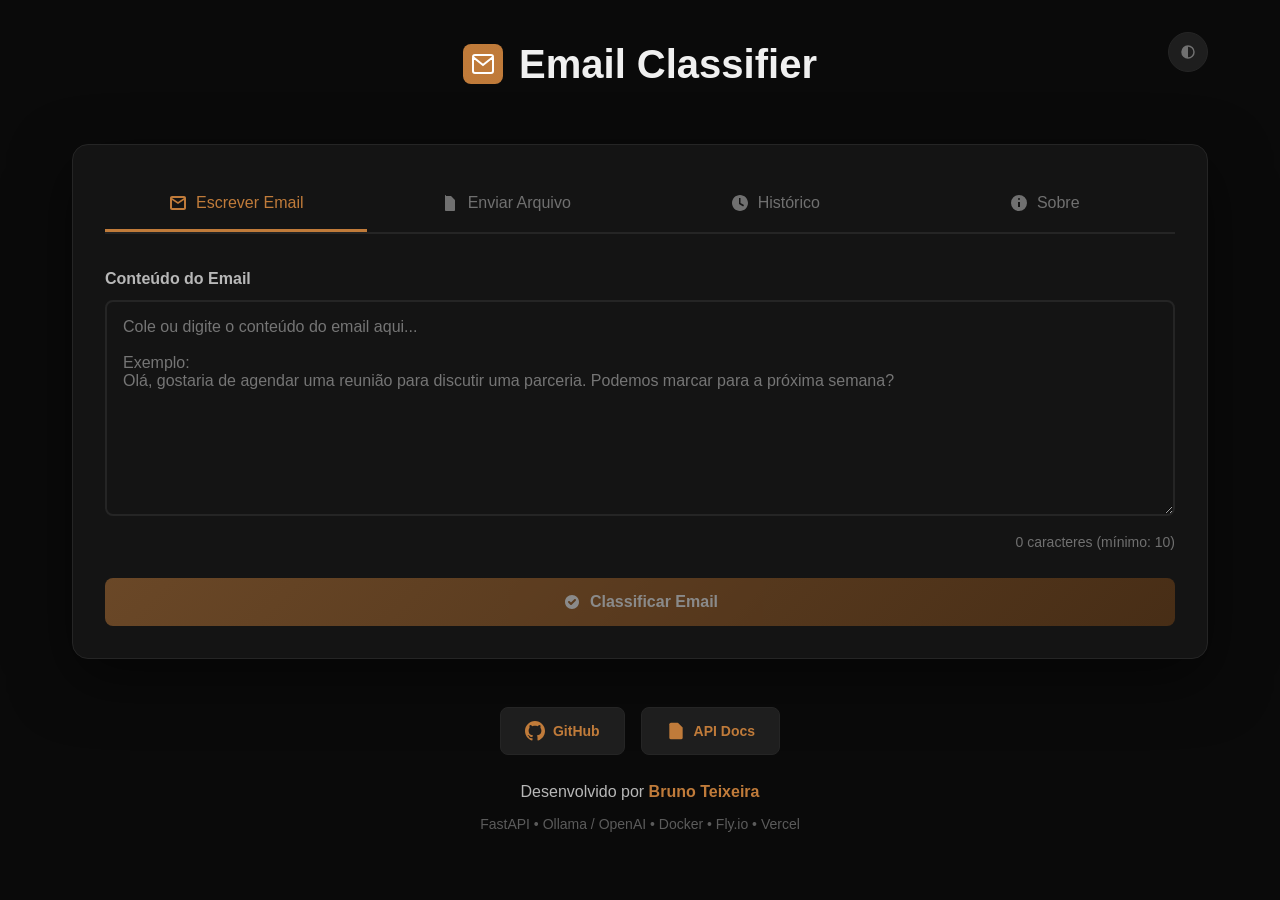
==== commit 8447af89: "fix: replace Railway references with Fly.io in frontend about section Co-Authored-By: Claude Sonnet " ====
--- a/frontend/index.html
+++ b/frontend/index.html
@@ -222,7 +222,7 @@
                                     <path d="M3 3h18v18H3V3zm16 16V5H5v14h14z"/>
                                 </svg>
                                 <div>
-                                    <p class="about-stack-name">Railway</p>
+                                    <p class="about-stack-name">Fly.io</p>
                                     <p class="about-stack-description">Hospedagem da API em produção</p>
                                 </div>
                             </div>
@@ -268,7 +268,7 @@
                                 </svg>
                                 GitHub
                             </a>
-                            <a href="https://email-classifier-production-947c.up.railway.app/docs" target="_blank" rel="noopener noreferrer" class="footer-btn">
+                            <a href="https://email-classifier-api.fly.dev/docs" target="_blank" rel="noopener noreferrer" class="footer-btn">
                                 <svg width="18" height="18" fill="currentColor" viewBox="0 0 24 24" aria-hidden="true">
                                     <path d="M14 2H6a2 2 0 0 0-2 2v16a2 2 0 0 0 2 2h12a2 2 0 0 0 2-2V8l-6-6z"/>
                                     <path d="M14 2v6h6M16 13H8M16 17H8M10 9H8"/>
@@ -332,7 +332,7 @@
                     GitHub
                 </a>
 
-                <a href="https://email-classifier-production-947c.up.railway.app/docs" target="_blank" rel="noopener noreferrer" class="footer-btn">
+                <a href="https://email-classifier-api.fly.dev/docs" target="_blank" rel="noopener noreferrer" class="footer-btn">
                     <svg width="20" height="20" fill="currentColor" viewBox="0 0 24 24" aria-hidden="true">
                         <path d="M14 2H6a2 2 0 0 0-2 2v16a2 2 0 0 0 2 2h12a2 2 0 0 0 2-2V8l-6-6z"/>
                         <path d="M14 2v6h6M16 13H8M16 17H8M10 9H8"/>
@@ -342,7 +342,7 @@
             </div>
             
             <p>Desenvolvido por <a href="https://github.com/Brunotlps" target="_blank" rel="noopener noreferrer">Bruno Teixeira</a></p>
-            <p class="tech-stack">FastAPI • Ollama / OpenAI • Docker • Railway • Vercel</p>
+            <p class="tech-stack">FastAPI • Ollama / OpenAI • Docker • Fly.io • Vercel</p>
         </footer>
     </div>
 
--- a/frontend/css/style.css
+++ b/frontend/css/style.css
@@ -122,6 +122,70 @@
 @keyframes fadeIn {
     from { opacity: 0; transform: translateY(20px); }
     to { opacity: 1; transform: translateY(0); }
+}
+
+/* Maintenance Banner */
+.maintenance-banner {
+    display: flex;
+    align-items: center;
+    gap: 0.875rem;
+    margin-bottom: 2rem;
+    padding: 1rem 1.25rem;
+    background: rgba(251, 191, 36, 0.08);
+    border: 1px solid rgba(251, 191, 36, 0.4);
+    border-radius: 0.5rem;
+    animation: fadeIn 0.3s ease;
+}
+
+.maintenance-icon {
+    color: var(--warning);
+    flex-shrink: 0;
+}
+
+.maintenance-text {
+    display: flex;
+    flex-direction: column;
+    gap: 0.2rem;
+    flex: 1;
+    min-width: 0;
+}
+
+.maintenance-text strong {
+    color: var(--warning);
+    font-size: 0.9375rem;
+}
+
+.maintenance-text span {
+    color: var(--text-secondary);
+    font-size: 0.875rem;
+    line-height: 1.5;
+}
+
+.maintenance-link {
+    flex-shrink: 0;
+    font-size: 0.8125rem;
+    font-weight: 600;
+    color: var(--warning);
+    text-decoration: none;
+    white-space: nowrap;
+    opacity: 0.85;
+    transition: opacity 0.2s;
+}
+
+.maintenance-link:hover {
+    opacity: 1;
+    text-decoration: underline;
+}
+
+@media (max-width: 600px) {
+    .maintenance-banner {
+        flex-direction: column;
+        align-items: flex-start;
+    }
+
+    .maintenance-link {
+        align-self: flex-end;
+    }
 }
 
 /* Tabs */
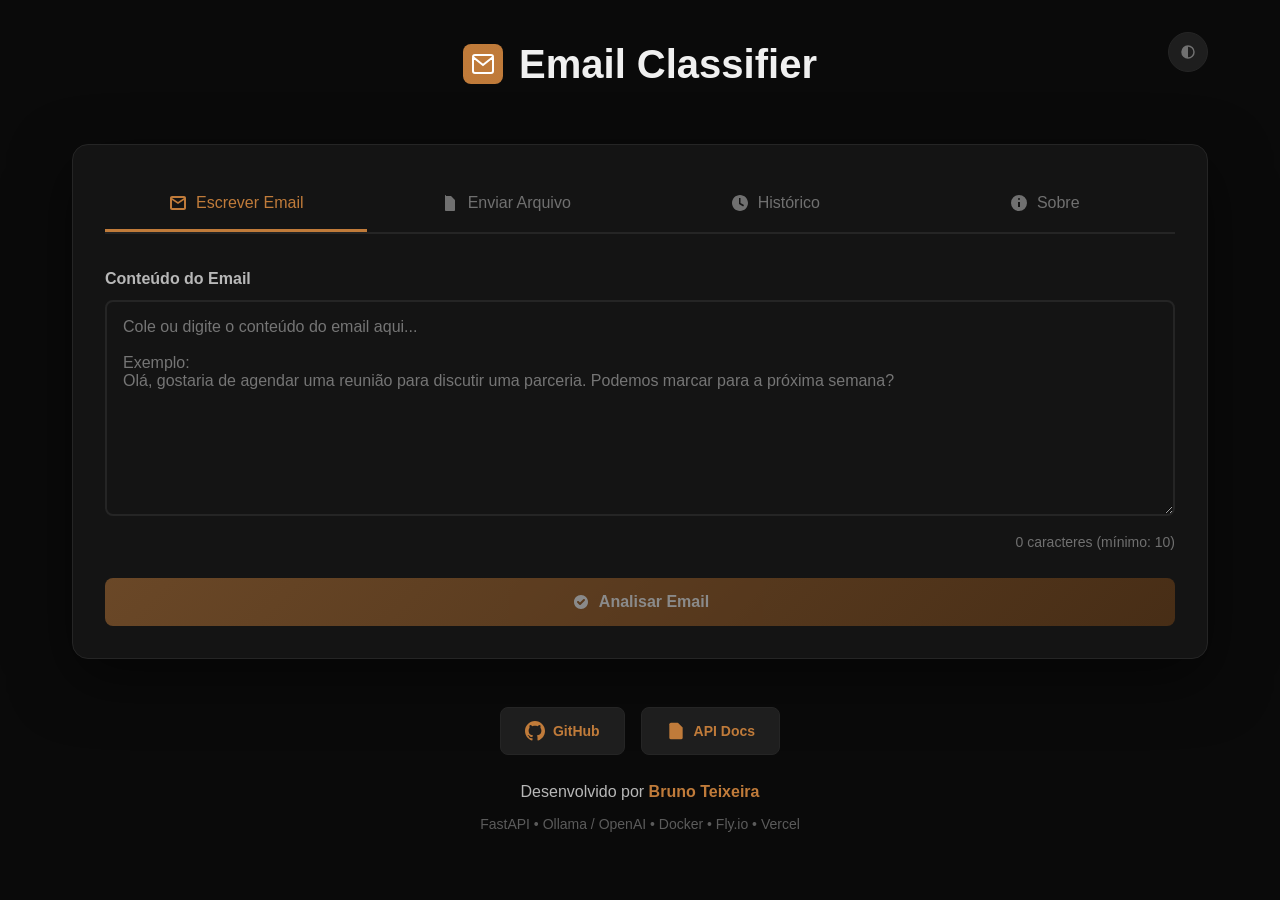
==== commit d4d70be3: "feat(frontend): update UI to reflect email analysis paradigm Replace classify buttons/labels with an" ====
--- a/frontend/index.html
+++ b/frontend/index.html
@@ -78,7 +78,7 @@
                         <svg width="20" height="20" viewBox="0 0 20 20" fill="currentColor" aria-hidden="true">
                             <path d="M10 3C6.13401 3 3 6.13401 3 10C3 13.866 6.13401 17 10 17C13.866 17 17 13.866 17 10C17 6.13401 13.866 3 10 3ZM13.7071 8.70711L9.70711 12.7071C9.31658 13.0976 8.68342 13.0976 8.29289 12.7071L6.29289 10.7071C5.90237 10.3166 5.90237 9.68342 6.29289 9.29289C6.68342 8.90237 7.31658 8.90237 7.70711 9.29289L9 10.5858L12.2929 7.29289C12.6834 6.90237 13.3166 6.90237 13.7071 7.29289C14.0976 7.68342 14.0976 8.31658 13.7071 8.70711Z"/>
                         </svg>
-                        Classificar Email
+                        Analisar Email
                     </button>
                 </div>
 
@@ -97,7 +97,7 @@
                         <svg width="20" height="20" viewBox="0 0 20 20" fill="currentColor" aria-hidden="true">
                             <path d="M10 3C6.13401 3 3 6.13401 3 10C3 13.866 6.13401 17 10 17C13.866 17 17 13.866 17 10C17 6.13401 13.866 3 10 3ZM13.7071 8.70711L9.70711 12.7071C9.31658 13.0976 8.68342 13.0976 8.29289 12.7071L6.29289 10.7071C5.90237 10.3166 5.90237 9.68342 6.29289 9.29289C6.68342 8.90237 7.31658 8.90237 7.70711 9.29289L9 10.5858L12.2929 7.29289C12.6834 6.90237 13.3166 6.90237 13.7071 7.29289C14.0976 7.68342 14.0976 8.31658 13.7071 8.70711Z"/>
                         </svg>
-                        Classificar Arquivo
+                        Analisar Arquivo
                     </button>
                 </div>
 
@@ -142,10 +142,10 @@
                         </svg>
                         <h2 class="about-hero-title">Email Classifier</h2>
                         <p class="about-hero-description">
-                            Envie um email por texto ou arquivo e receba em segundos uma classificação
-                            (<strong>produtivo</strong> ou <strong>improdutivo</strong>), uma pontuação de confiança
-                            com justificativa detalhada, e sugestões de resposta geradas por IA —
-                            tudo sem sair do navegador.
+                            Envie um email por texto ou arquivo e receba em segundos um <strong>resumo inteligente</strong>,
+                            a <strong>categoria</strong> e <strong>prioridade</strong> do email, e
+                            <strong>sugestões de resposta contextuais</strong> geradas por IA —
+                            tudo sem sair do navegador. Suporta português e inglês.
                         </p>
                     </div>
 
@@ -180,7 +180,7 @@
                                         <path d="M10 3C6.13401 3 3 6.13401 3 10C3 13.866 6.13401 17 10 17C13.866 17 17 13.866 17 10C17 6.13401 13.866 3 10 3ZM13.7071 8.70711L9.70711 12.7071C9.31658 13.0976 8.68342 13.0976 8.29289 12.7071L6.29289 10.7071C5.90237 10.3166 5.90237 9.68342 6.29289 9.29289C6.68342 8.90237 7.31658 8.90237 7.70711 9.29289L9 10.5858L12.2929 7.29289C12.6834 6.90237 13.3166 6.90237 13.7071 7.29289C14.0976 7.68342 14.0976 8.31658 13.7071 8.70711Z"/>
                                     </svg>
                                     <p class="about-step-title">Veja o resultado</p>
-                                    <p class="about-step-description">Receba a classificação, a análise detalhada e, para emails produtivos, sugestões de resposta prontas para copiar.</p>
+                                    <p class="about-step-description">Receba o resumo, a categoria, a prioridade e sugestões de resposta prontas para copiar — tudo gerado a partir do contexto real do email.</p>
                                 </div>
                             </div>
                         </div>
@@ -297,23 +297,18 @@
             <section class="result-section" id="resultSection">
                 <div class="result-card">
                     <div class="result-header">
-                        <h2>Resultado da Classificação</h2>
-                        <span class="badge" id="classificationBadge"></span>
-                    </div>
-                    
-                    <div class="confidence-bar">
-                        <div class="confidence-label">
-                            <span>Confiança</span>
-                            <span id="confidenceValue">0%</span>
-                        </div>
-                        <div class="progress-bar">
-                            <div class="progress-fill" id="progressFill"></div>
-                        </div>
+                        <h2>Análise do Email</h2>
+                        <span class="badge category-badge" id="categoryBadge"></span>
+                    </div>
+
+                    <div class="result-meta">
+                        <span class="priority-tag" id="priorityTag"></span>
+                        <span class="action-tag" id="actionTag"></span>
                     </div>
 
                     <div class="reasoning">
-                        <h3>Análise</h3>
-                        <p id="reasoningText"></p>
+                        <h3>Resumo</h3>
+                        <p id="summaryText"></p>
                     </div>
 
                     <!-- Suggestions -->
--- a/frontend/css/style.css
+++ b/frontend/css/style.css
@@ -785,6 +785,69 @@
     color: var(--text-muted);
 }
 
+/* Category badge (result + history) */
+.badge.category-badge {
+    background: var(--primary);
+    color: var(--bg-primary);
+    text-transform: none;
+    font-size: 0.8125rem;
+    font-weight: 600;
+}
+
+/* Result meta row (priority + action) */
+.result-meta {
+    display: flex;
+    gap: 0.5rem;
+    flex-wrap: wrap;
+    margin-bottom: 1.25rem;
+}
+
+/* Priority tag */
+.priority-tag {
+    display: inline-flex;
+    align-items: center;
+    gap: 0.35rem;
+    padding: 0.3rem 0.75rem;
+    border-radius: 1rem;
+    font-size: 0.8125rem;
+    font-weight: 500;
+}
+
+.priority-tag--high {
+    background: rgba(248, 113, 113, 0.15);
+    color: #f87171;
+}
+
+.priority-tag--normal {
+    background: rgba(251, 191, 36, 0.15);
+    color: #fbbf24;
+}
+
+.priority-tag--low {
+    background: rgba(52, 211, 153, 0.15);
+    color: #34d399;
+}
+
+/* Action tag */
+.action-tag {
+    display: inline-flex;
+    align-items: center;
+    padding: 0.3rem 0.75rem;
+    border-radius: 1rem;
+    font-size: 0.8125rem;
+    font-weight: 500;
+}
+
+.action-tag--yes {
+    background: rgba(96, 165, 250, 0.15);
+    color: #60a5fa;
+}
+
+.action-tag--no {
+    background: var(--bg-tertiary);
+    color: var(--text-muted);
+}
+
 /* About Tab */
 .about-section {
     margin-bottom: 2.5rem;
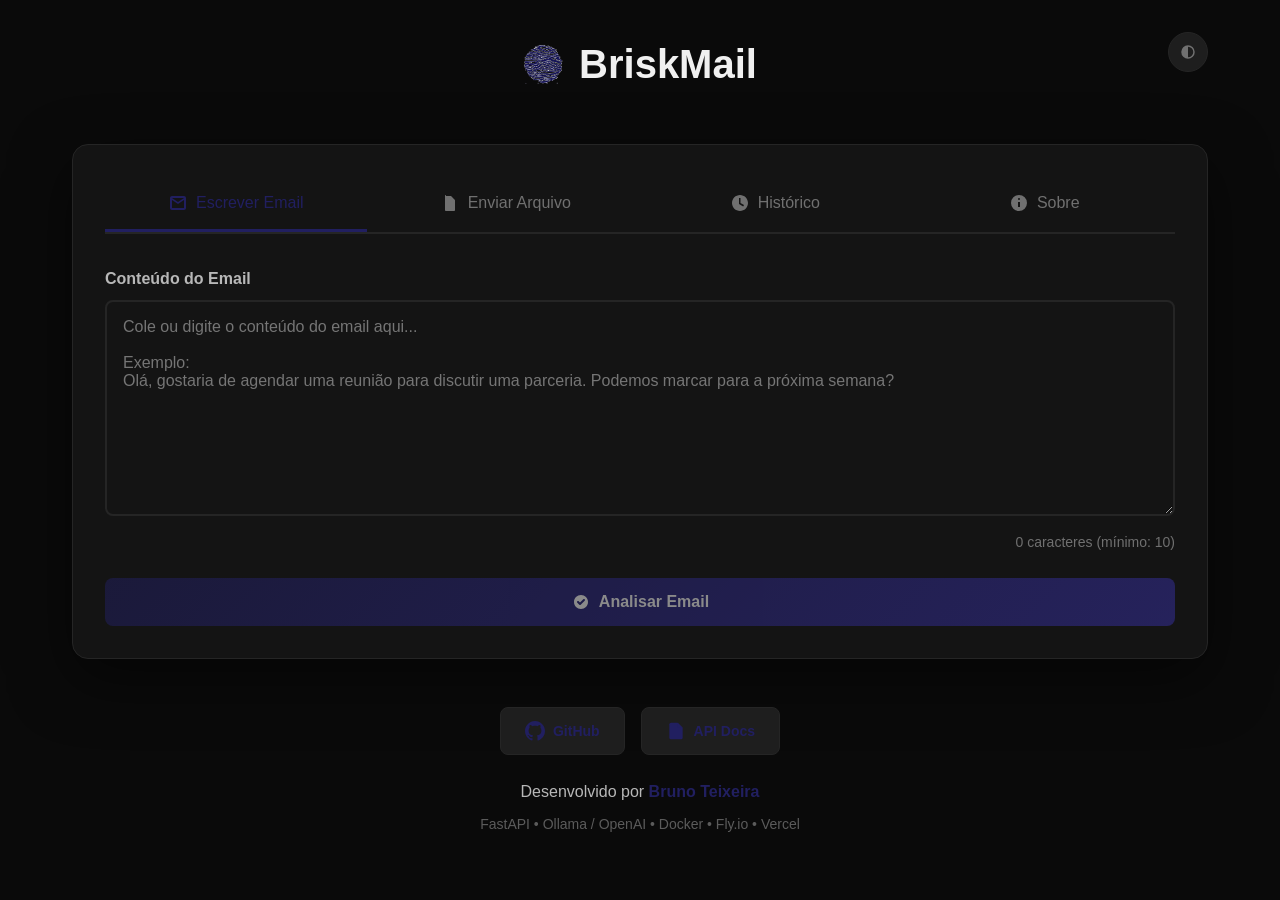
==== commit b5ef7211: "feat: rebrand to BriskMail with navy color palette and new icons - Rename "Email Classifier" → "Bris" ====
--- a/frontend/index.html
+++ b/frontend/index.html
@@ -3,7 +3,7 @@
 <head>
     <meta charset="UTF-8">
     <meta name="viewport" content="width=device-width, initial-scale=1.0">
-    <title>Email Classifier - IA para Classificação de Emails</title>
+    <title>BriskMail - Análise Inteligente de Emails com IA</title>
     <link rel="stylesheet" href="css/style.css">
 </head>
 <body>
@@ -16,17 +16,8 @@
                 </svg>
             </button>
             <div class="logo">
-                <svg width="40" height="40" viewBox="0 0 40 40" fill="none" aria-hidden="true">
-                    <rect width="40" height="40" rx="8" fill="url(#gradient)"/>
-                    <path d="M10 13L20 21L30 13M10 27V13C10 11.8954 10.8954 11 12 11H28C29.1046 11 30 11.8954 30 13V27C30 28.1046 29.1046 29 28 29H12C10.8954 29 10 28.1046 10 27Z" stroke="white" stroke-width="2" stroke-linecap="round"/>
-                    <defs>
-                        <linearGradient id="gradient" x1="0" y1="0" x2="40" y2="40">
-                            <stop stop-color="#c07b3a"/>
-                            <stop offset="1" stop-color="#a8642e"/>
-                        </linearGradient>
-                    </defs>
-                </svg>
-                <h1>Email Classifier</h1>
+                <img src="assets/icon.png" width="40" height="40" alt="BriskMail logo">
+                <h1>BriskMail</h1>
             </div>
         </header>
 
@@ -119,8 +110,8 @@
                                 <path d="M32 56C45.2548 56 56 45.2548 56 32C56 18.7452 45.2548 8 32 8C18.7452 8 8 18.7452 8 32C8 45.2548 18.7452 56 32 56Z" stroke="currentColor" stroke-width="3" stroke-linecap="round"/>
                                 <path d="M30 20V34L40 42" stroke="currentColor" stroke-width="3" stroke-linecap="round"/>
                             </svg>
-                            <p>Nenhuma classificação ainda</p>
-                            <p class="empty-hint">Classifique emails para ver o histórico aqui</p>
+                            <p>Nenhuma análise ainda</p>
+                            <p class="empty-hint">Analise emails para ver o histórico aqui</p>
                         </div>
                     </div>
                 </div>
@@ -130,17 +121,8 @@
 
                     <!-- Hero -->
                     <div class="about-section about-hero">
-                        <svg width="48" height="48" viewBox="0 0 40 40" fill="none" aria-hidden="true" class="about-hero-logo">
-                            <rect width="40" height="40" rx="8" fill="url(#gradient-about)"/>
-                            <path d="M10 13L20 21L30 13M10 27V13C10 11.8954 10.8954 11 12 11H28C29.1046 11 30 11.8954 30 13V27C30 28.1046 29.1046 29 28 29H12C10.8954 29 10 28.1046 10 27Z" stroke="white" stroke-width="2" stroke-linecap="round"/>
-                            <defs>
-                                <linearGradient id="gradient-about" x1="0" y1="0" x2="40" y2="40">
-                                    <stop stop-color="#c07b3a"/>
-                                    <stop offset="1" stop-color="#a8642e"/>
-                                </linearGradient>
-                            </defs>
-                        </svg>
-                        <h2 class="about-hero-title">Email Classifier</h2>
+                        <img src="assets/icon.png" width="48" height="48" alt="BriskMail logo" class="about-hero-logo">
+                        <h2 class="about-hero-title">BriskMail</h2>
                         <p class="about-hero-description">
                             Envie um email por texto ou arquivo e receba em segundos um <strong>resumo inteligente</strong>,
                             a <strong>categoria</strong> e <strong>prioridade</strong> do email, e
@@ -170,7 +152,7 @@
                                         <path d="M10 2a8 8 0 1 0 0 16A8 8 0 0 0 10 2zm0 3a1 1 0 1 1 0 2 1 1 0 0 1 0-2zm-1 4h2v5H9V9z"/>
                                     </svg>
                                     <p class="about-step-title">IA analisa</p>
-                                    <p class="about-step-description">Um modelo de linguagem processa o conteúdo, classifica e calcula uma pontuação de confiança com base no contexto do email.</p>
+                                    <p class="about-step-description">Um modelo de linguagem lê o email, identifica a categoria, avalia a prioridade e decide se é necessário responder.</p>
                                 </div>
                             </div>
                             <div class="about-step">
@@ -205,7 +187,7 @@
                                 </svg>
                                 <div>
                                     <p class="about-stack-name">Ollama / OpenAI</p>
-                                    <p class="about-stack-description">Modelos de linguagem para classificação</p>
+                                    <p class="about-stack-description">Modelos de linguagem para análise de emails</p>
                                 </div>
                             </div>
                             <div class="about-stack-item">
@@ -254,8 +236,8 @@
                             <path d="M24 14a5 5 0 1 1 0 10 5 5 0 0 1 0-10zm0 12c7 0 12 3.13 12 7v1H12v-1c0-3.87 5-7 12-7z" fill="white"/>
                             <defs>
                                 <linearGradient id="gradient-author" x1="0" y1="0" x2="48" y2="48">
-                                    <stop stop-color="#c07b3a"/>
-                                    <stop offset="1" stop-color="#a8642e"/>
+                                    <stop stop-color="#211f60"/>
+                                    <stop offset="1" stop-color="#3730a3"/>
                                 </linearGradient>
                             </defs>
                         </svg>
--- a/frontend/css/style.css
+++ b/frontend/css/style.css
@@ -6,10 +6,10 @@
 }
 
 :root {
-    /* Piano Black + Brown Theme */
-    --primary: #c07b3a;
-    --primary-dark: #a8642e;
-    --secondary: #7b4718;
+    /* BriskMail Navy Theme */
+    --primary: #211f60;
+    --primary-dark: #1a1850;
+    --secondary: #3730a3;
     --success: #34d399;
     --danger: #f87171;
     --warning: #fbbf24;
@@ -337,7 +337,7 @@
 
 .btn-primary:hover:not(:disabled) {
     transform: translateY(-2px);
-    box-shadow: 0 10px 20px rgba(192, 123, 58, 0.3);
+    box-shadow: 0 10px 20px rgba(33, 31, 96, 0.3);
 }
 
 .btn:disabled {
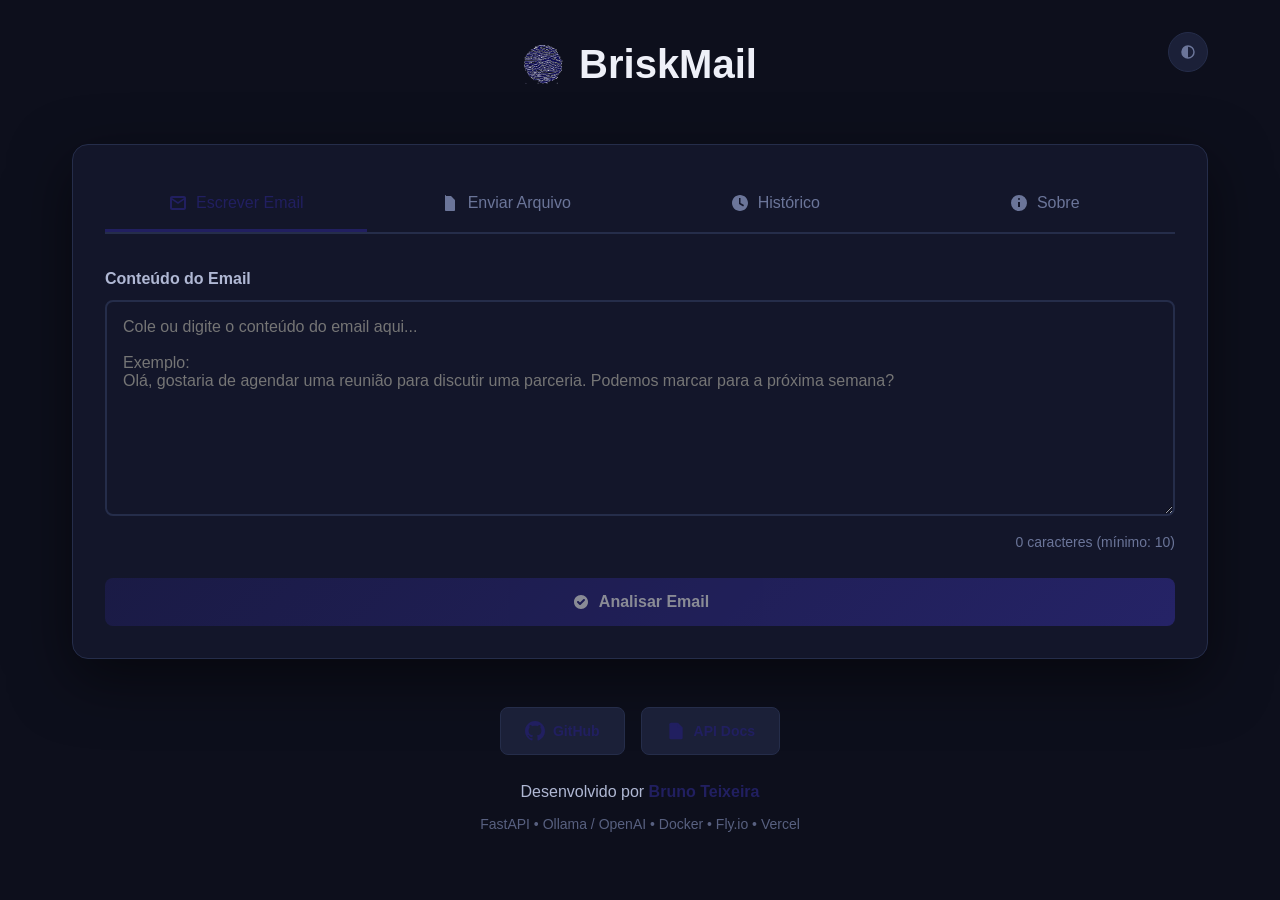
==== commit 578678da: "feat: improve icon quality, add favicon, rework dark theme to navy - Regenerate icons with 512px ups" ====
--- a/frontend/index.html
+++ b/frontend/index.html
@@ -4,6 +4,7 @@
     <meta charset="UTF-8">
     <meta name="viewport" content="width=device-width, initial-scale=1.0">
     <title>BriskMail - Análise Inteligente de Emails com IA</title>
+    <link rel="icon" type="image/png" href="assets/icon.png">
     <link rel="stylesheet" href="css/style.css">
 </head>
 <body>
--- a/frontend/css/style.css
+++ b/frontend/css/style.css
@@ -14,20 +14,20 @@
     --danger: #f87171;
     --warning: #fbbf24;
 
-    /* Piano Black Background Colors */
-    --bg-primary: #0a0a0a;
-    --bg-secondary: #141414;
-    --bg-tertiary: #1e1e1e;
-    --bg-card: #141414;
+    /* Dark Navy Background Colors */
+    --bg-primary: #0d0f1c;
+    --bg-secondary: #13162a;
+    --bg-tertiary: #1b2038;
+    --bg-card: #13162a;
 
     /* Neutral Text Colors */
-    --text-primary: #f0f0f0;
-    --text-secondary: #b8b8b8;
-    --text-muted: #707070;
+    --text-primary: #eef0f8;
+    --text-secondary: #b0b8d4;
+    --text-muted: #6b7599;
 
     /* Border Colors */
-    --border-color: #252525;
-    --border-hover: #353535;
+    --border-color: #252d4a;
+    --border-hover: #333d61;
 }
 
 [data-theme="light"] {
